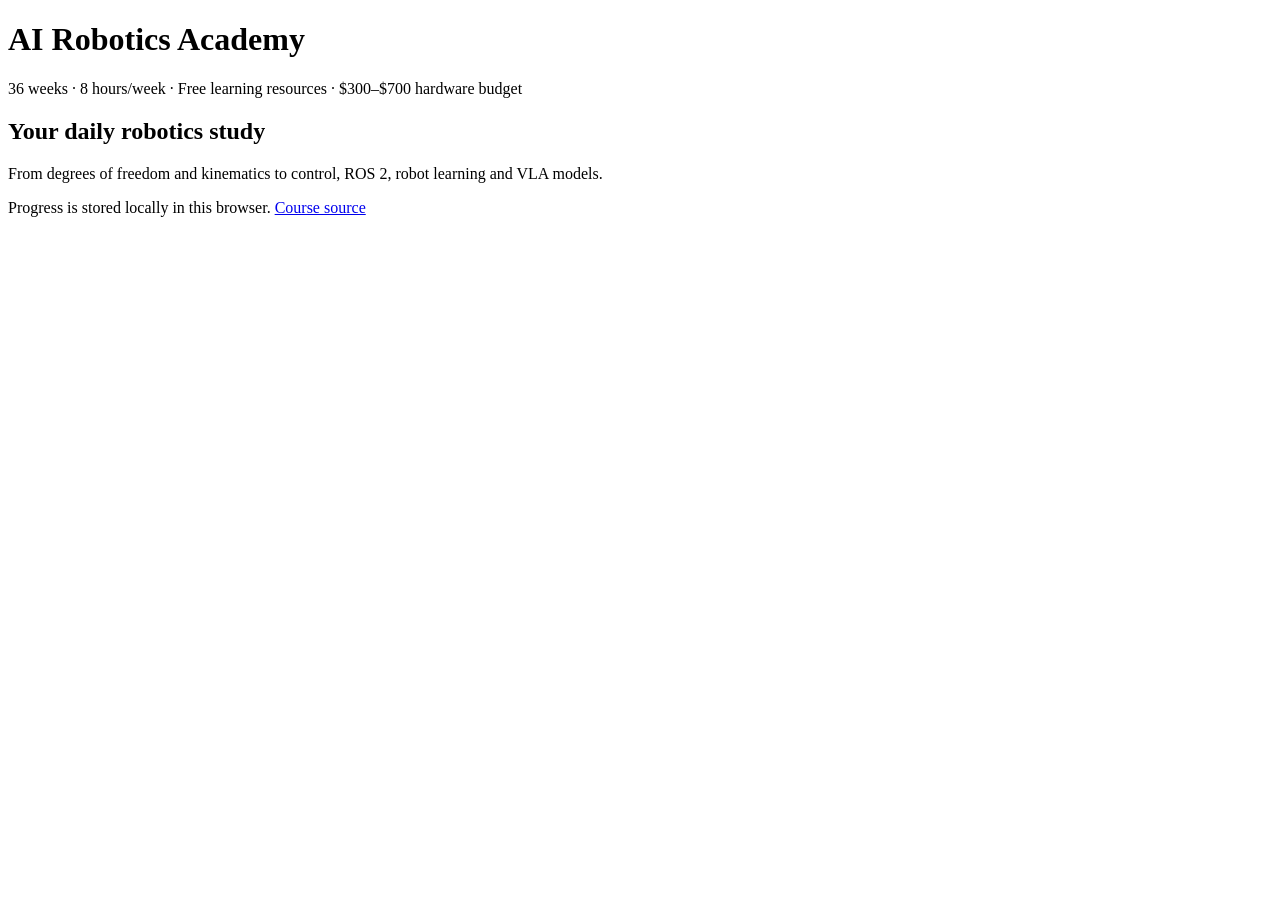
==== index.html @ 4f812554 "Create AI Robotics Academy homepage" ====
<!doctype html><html lang='en'><meta charset='utf-8'><meta name='viewport' content='width=device-width,initial-scale=1'><title>AI Robotics Academy</title><link rel='stylesheet' href='style.css'><main><header><h1>AI Robotics Academy</h1><p>36 weeks · 8 hours/week · Free learning resources · $300–$700 hardware budget</p></header><section><h2>Your daily robotics study</h2><p>From degrees of freedom and kinematics to control, ROS 2, robot learning and VLA models.</p><div id='progress'></div><div id='weeks'></div></section><footer>Progress is stored locally in this browser. <a href='https://github.com/plasmon360/ai-robotics-academy'>Course source</a></footer></main><script src='course.js'></script><script src='app.js'></script></html>
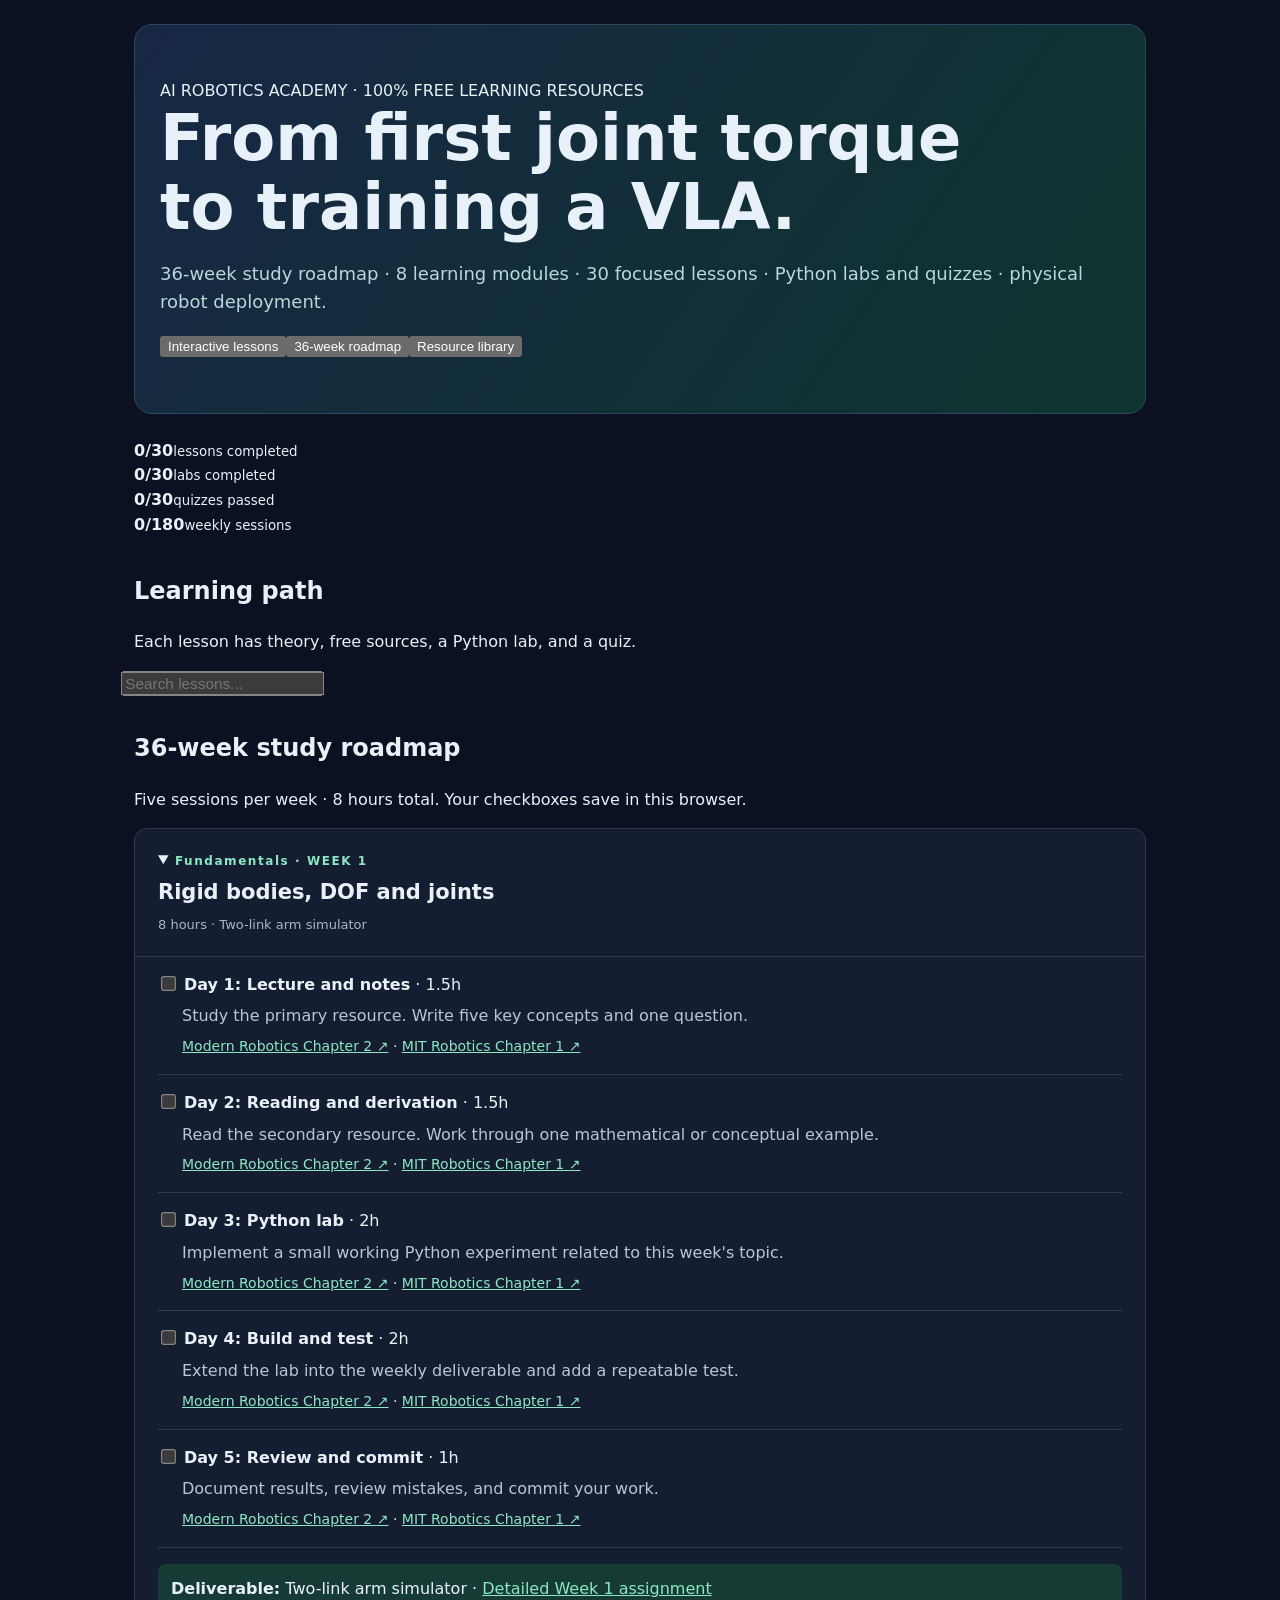
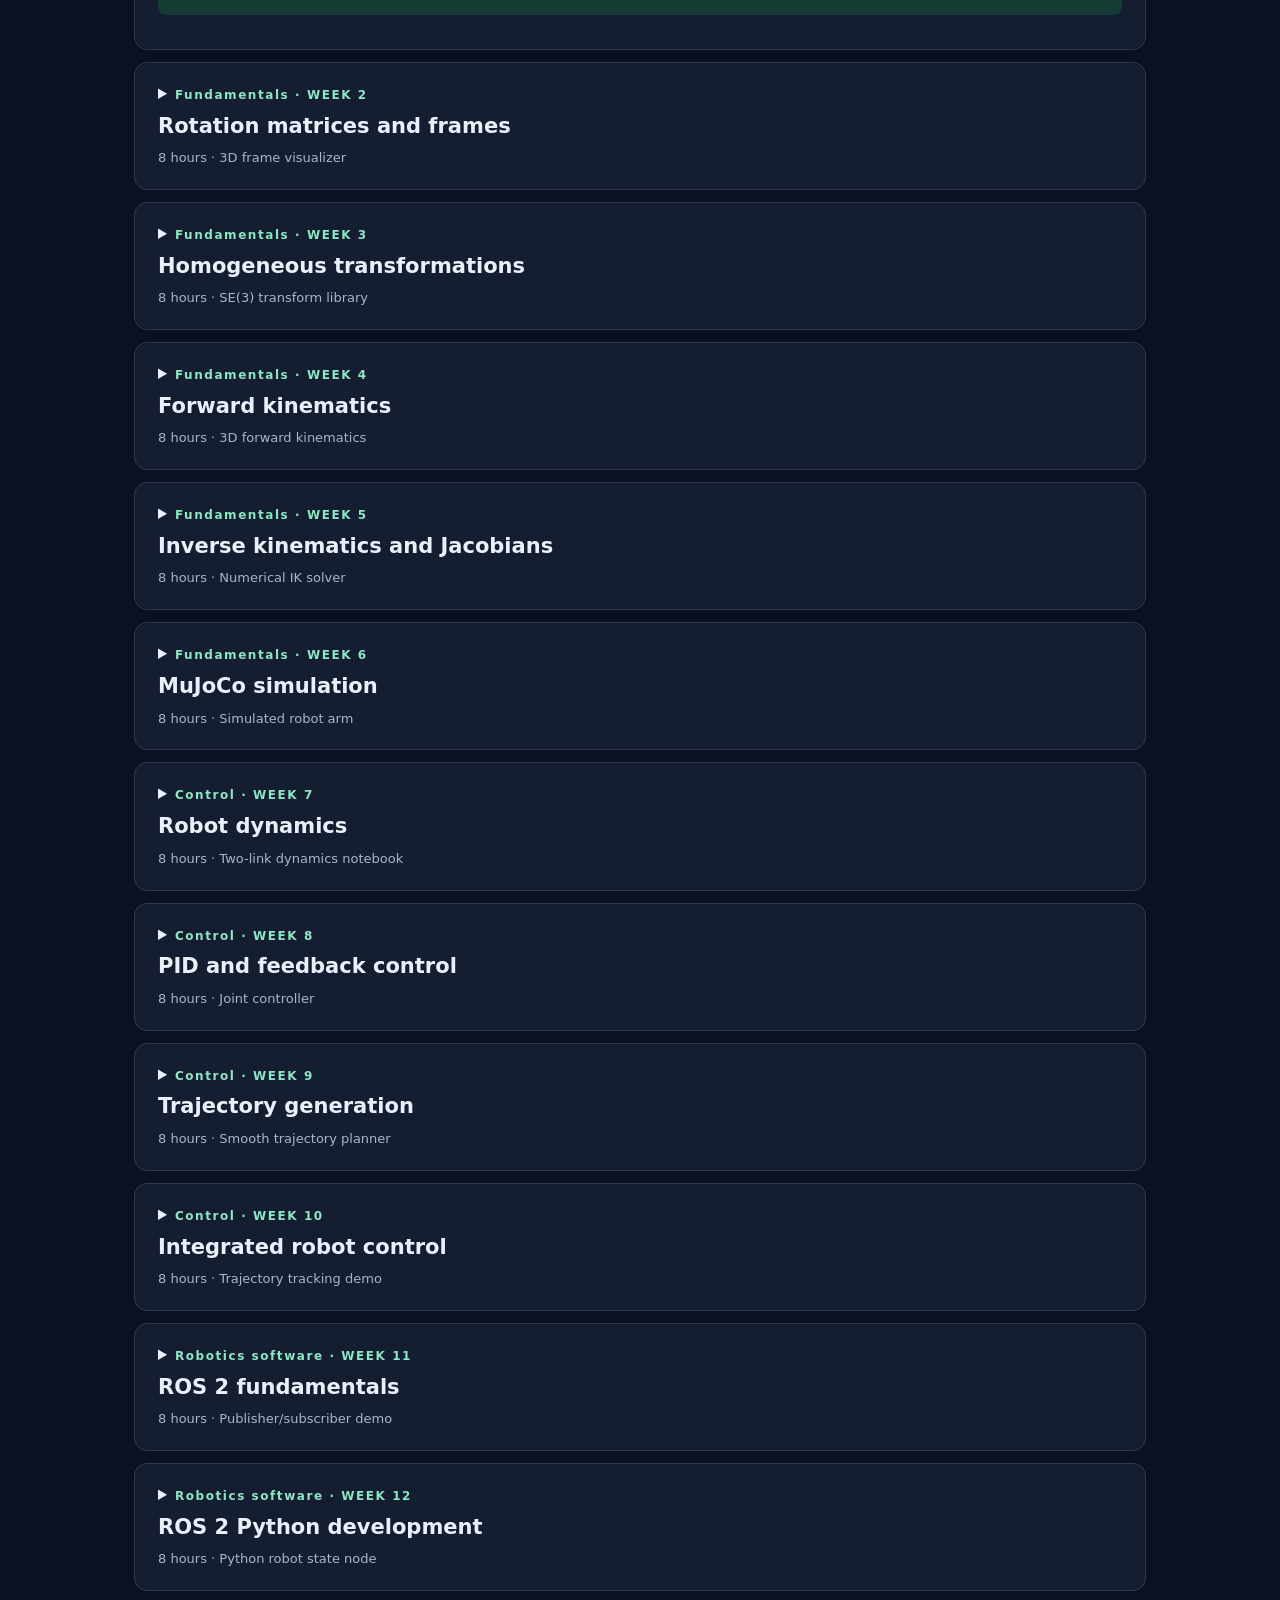
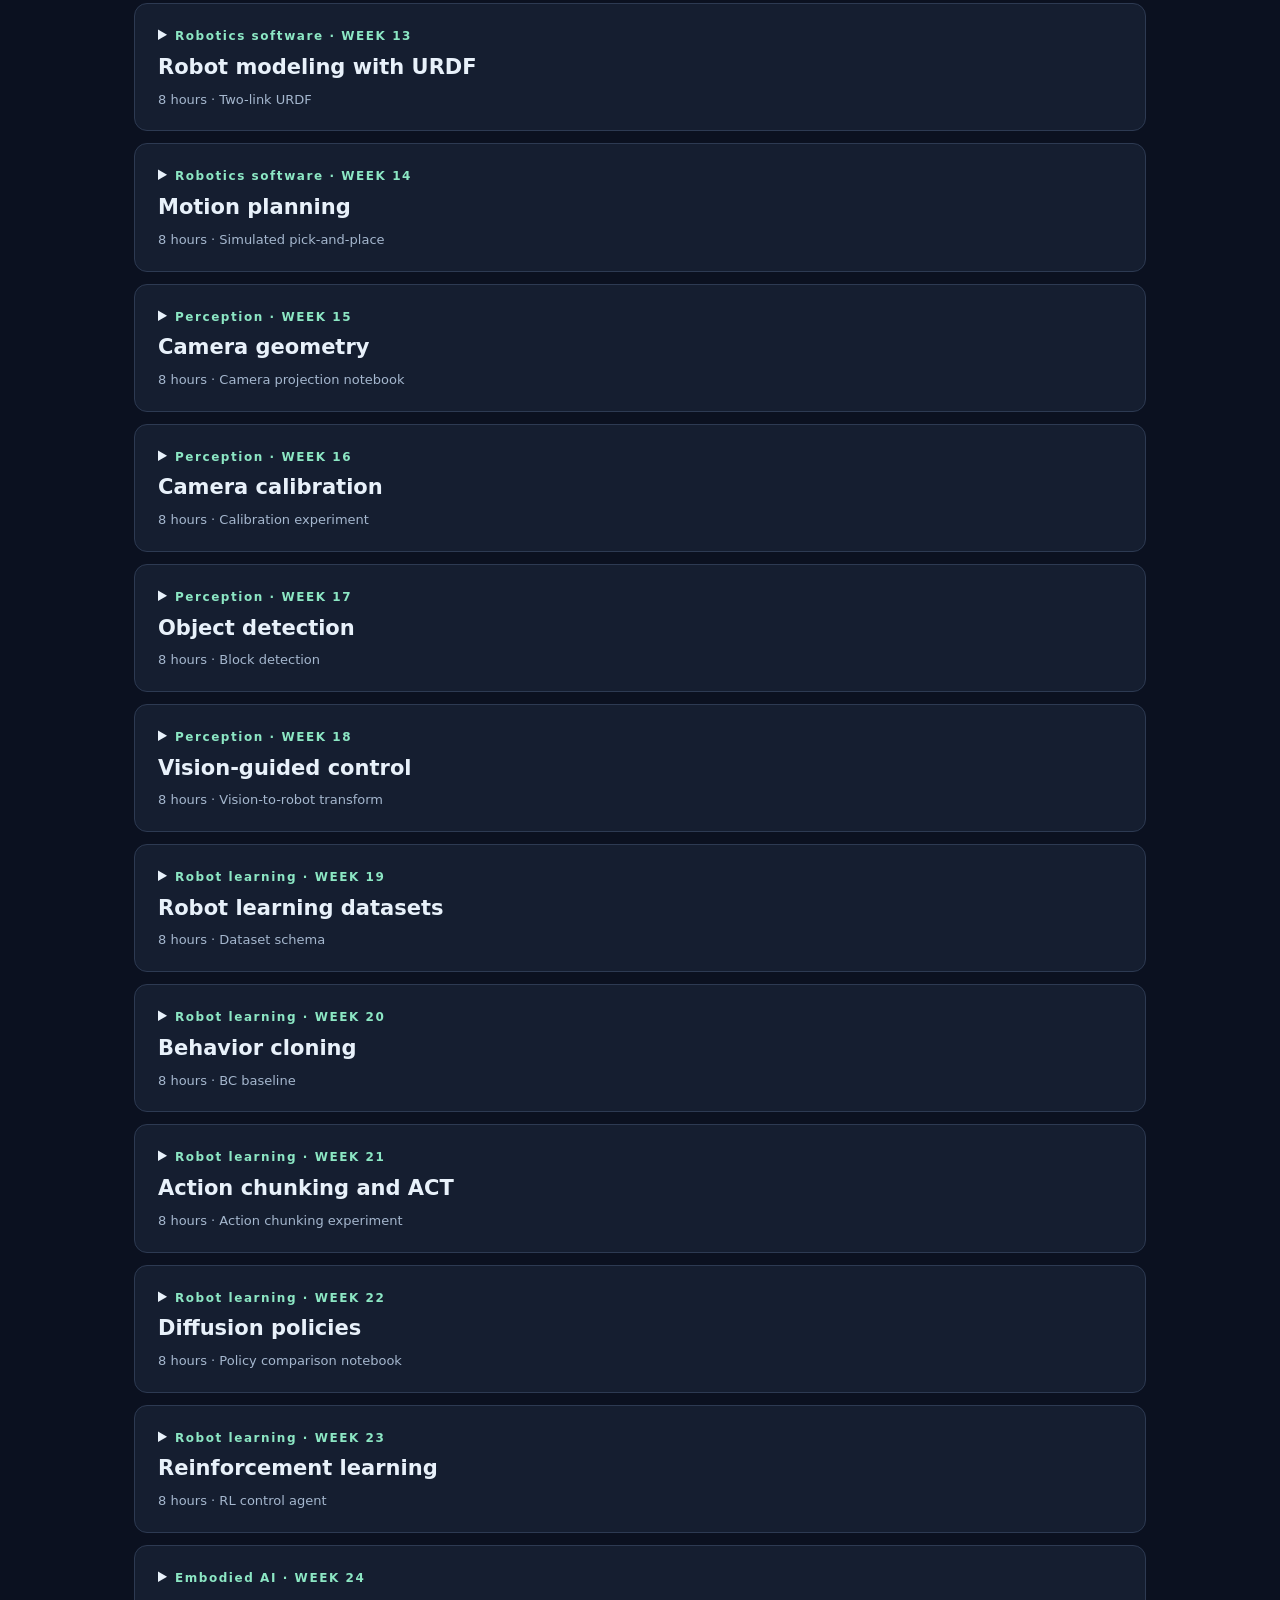
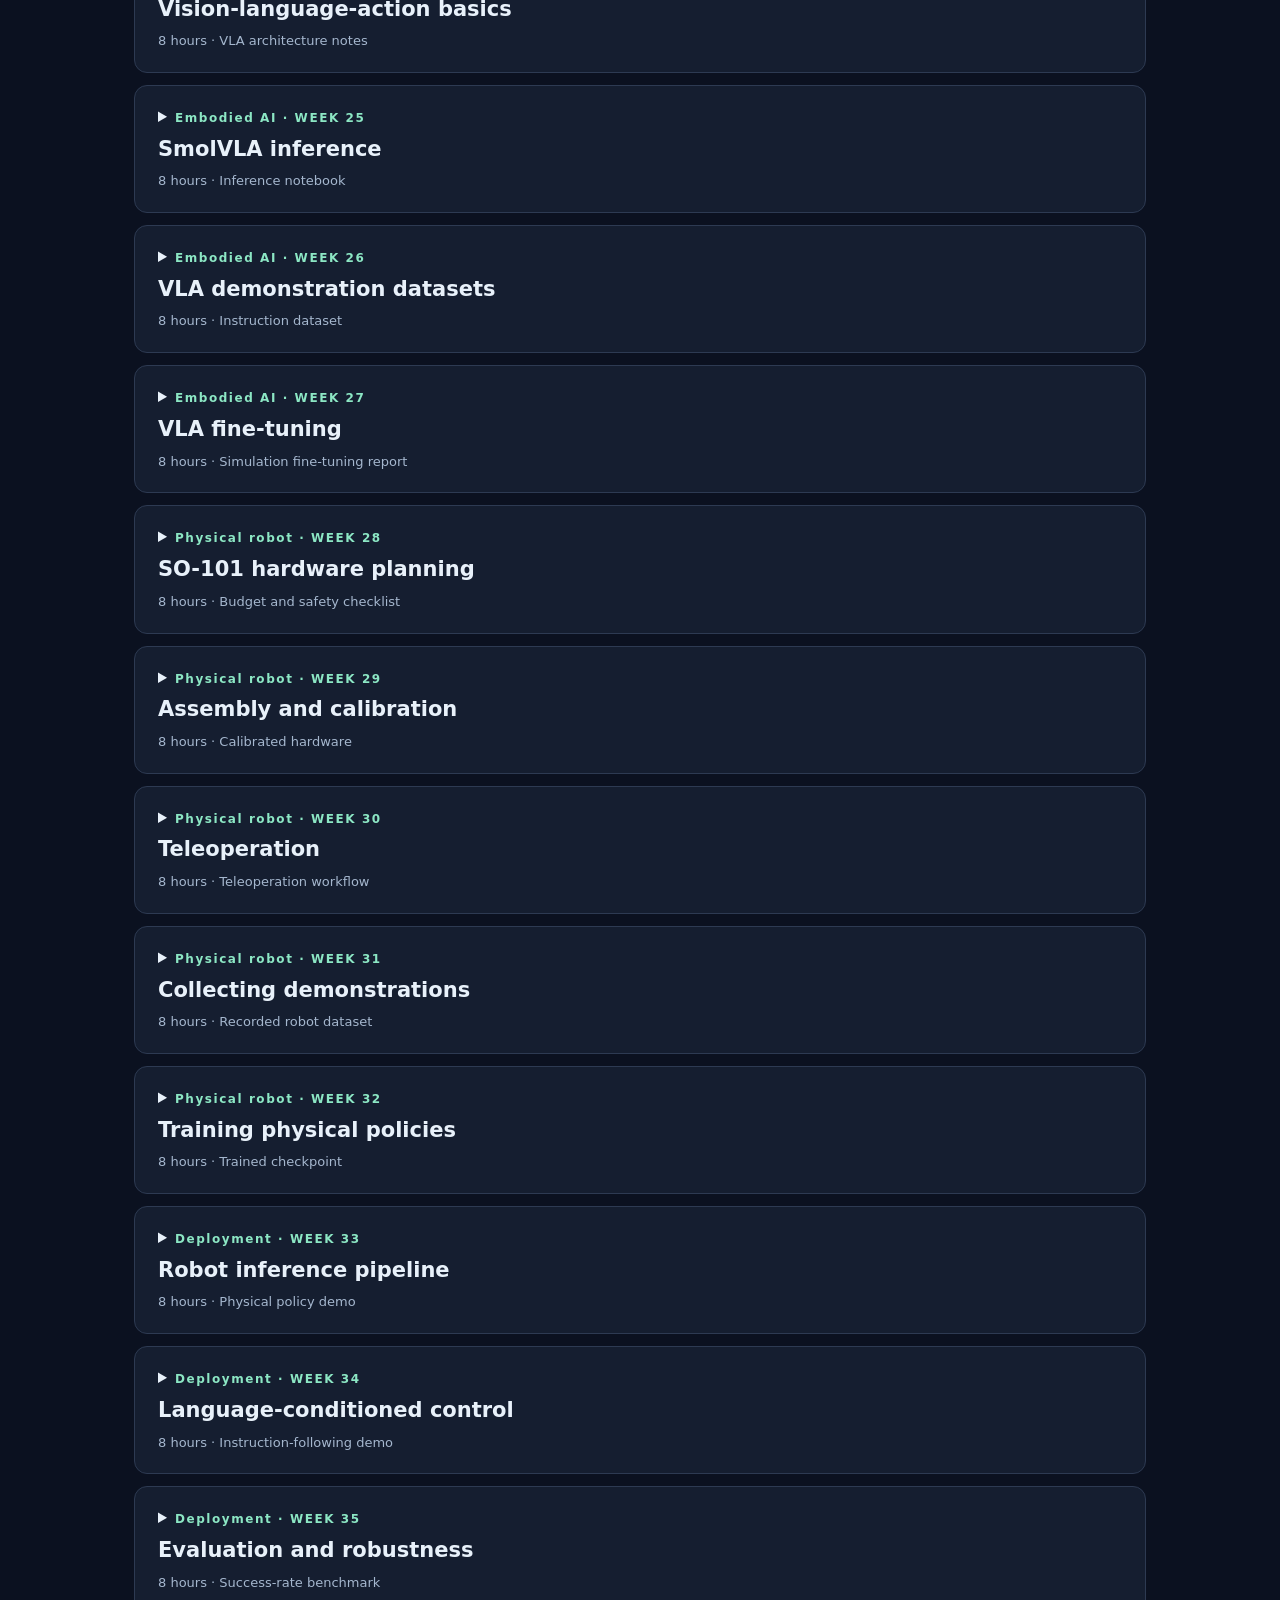
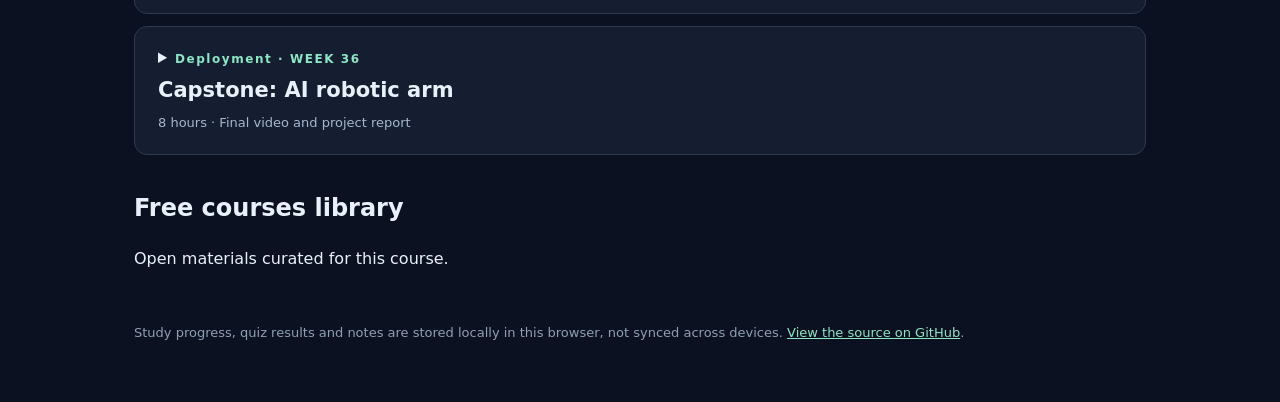
==== commit 9ce4d926: "Upgrade academy to interactive 30-lesson experience" ====
--- a/index.html
+++ b/index.html
@@ -1 +1 @@
-<!doctype html><html lang='en'><meta charset='utf-8'><meta name='viewport' content='width=device-width,initial-scale=1'><title>AI Robotics Academy</title><link rel='stylesheet' href='style.css'><main><header><h1>AI Robotics Academy</h1><p>36 weeks · 8 hours/week · Free learning resources · $300–$700 hardware budget</p></header><section><h2>Your daily robotics study</h2><p>From degrees of freedom and kinematics to control, ROS 2, robot learning and VLA models.</p><div id='progress'></div><div id='weeks'></div></section><footer>Progress is stored locally in this browser. <a href='https://github.com/plasmon360/ai-robotics-academy'>Course source</a></footer></main><script src='course.js'></script><script src='app.js'></script></html>+<!doctype html><html lang="en"><head><meta charset="utf-8"><meta name="viewport" content="width=device-width,initial-scale=1"><meta name="description" content="Free AI Robotics Academy: 36-week roadmap, 30 lessons, Python labs and quizzes."><title>AI Robotics Academy 2.0</title><link rel="stylesheet" href="style.css"></head><body><main><header><div class="eyebrow">AI ROBOTICS ACADEMY · 100% FREE LEARNING RESOURCES</div><h1>From first joint torque<br><span>to training a VLA.</span></h1><p>36-week study roadmap · 8 learning modules · 30 focused lessons · Python labs and quizzes · physical robot deployment.</p><nav><button data-tab="lessons" class="active">Interactive lessons</button><button data-tab="roadmap">36-week roadmap</button><button data-tab="resources">Resource library</button></nav></header><section class="dashboard"><div><strong id="lesson-count">0/30</strong><small>lessons completed</small></div><div><strong id="lab-count">0/30</strong><small>labs completed</small></div><div><strong id="quiz-count">0/30</strong><small>quizzes passed</small></div><div><strong id="week-count">0/180</strong><small>weekly sessions</small></div></section><section id="lessons" class="panel"><div class="sectionhead"><div><h2>Learning path</h2><p>Each lesson has theory, free sources, a Python lab, and a quiz.</p></div><input id="search" type="search" placeholder="Search lessons..." aria-label="Search lessons"></div><div id="modules"></div></section><section id="roadmap" class="panel hidden"><h2>36-week study roadmap</h2><p>Five sessions per week · 8 hours total. Your checkboxes save in this browser.</p><div id="weeks"></div></section><section id="resources" class="panel hidden"><h2>Free courses library</h2><p>Open materials curated for this course.</p><div id="library"></div></section><footer>Study progress, quiz results and notes are stored locally in this browser, not synced across devices. <a href="https://github.com/plasmon360/ai-robotics-academy">View the source on GitHub</a>.</footer></main><script src="course.js"></script><script src="lessons.js"></script><script src="app.js"></script></body></html>
--- a/style.css
+++ b/style.css
@@ -0,0 +1 @@
+:root{color-scheme:dark;font-family:system-ui,-apple-system,Segoe UI,sans-serif}*{box-sizing:border-box}body{margin:0;background:#0b1120;color:#e8f1fa;line-height:1.55}main{max-width:1060px;padding:24px;margin:auto}header{padding:54px 25px;background:linear-gradient(125deg,#172744,#0d352e);border:1px solid #2c4961;border-radius:18px;margin-bottom:25px}h1{font-size:clamp(35px,5vw,65px);line-height:1.08;margin:0 0 16px}header p{color:#b9d7dc;font-size:18px}h2{margin-top:35px}#progress{padding:15px 20px;background:#183c35;color:#9ef3d4;border-radius:10px;margin-bottom:24px;font-weight:700}.week{background:#151e30;border:1px solid #2d3a52;border-radius:13px;margin:12px 0;overflow:hidden}.week summary{cursor:pointer;padding:19px 23px}.week h3{margin:3px 0;font-size:21px}.phase{color:#8ce7c4;font-size:12px;font-weight:800;letter-spacing:.13em}.sub{color:#a5b7ce;font-size:13px}.inside{border-top:1px solid #2d3a52;padding:0 23px 18px}.day{padding:16px 0;border-bottom:1px solid #2d3a52}.day p{margin:7px 0 7px 24px;color:#b9c6d7}.links{margin-left:24px;font-size:14px}a{color:#8ce7c4}input{accent-color:#8ce7c4;transform:scale(1.15);margin-right:9px}.deliverable{background:#163b34;padding:13px;border-radius:8px}footer{color:#8f9fb5;padding:35px 0;font-size:13px}@media(max-width:600px){main{padding:12px}header{padding:32px 20px}}
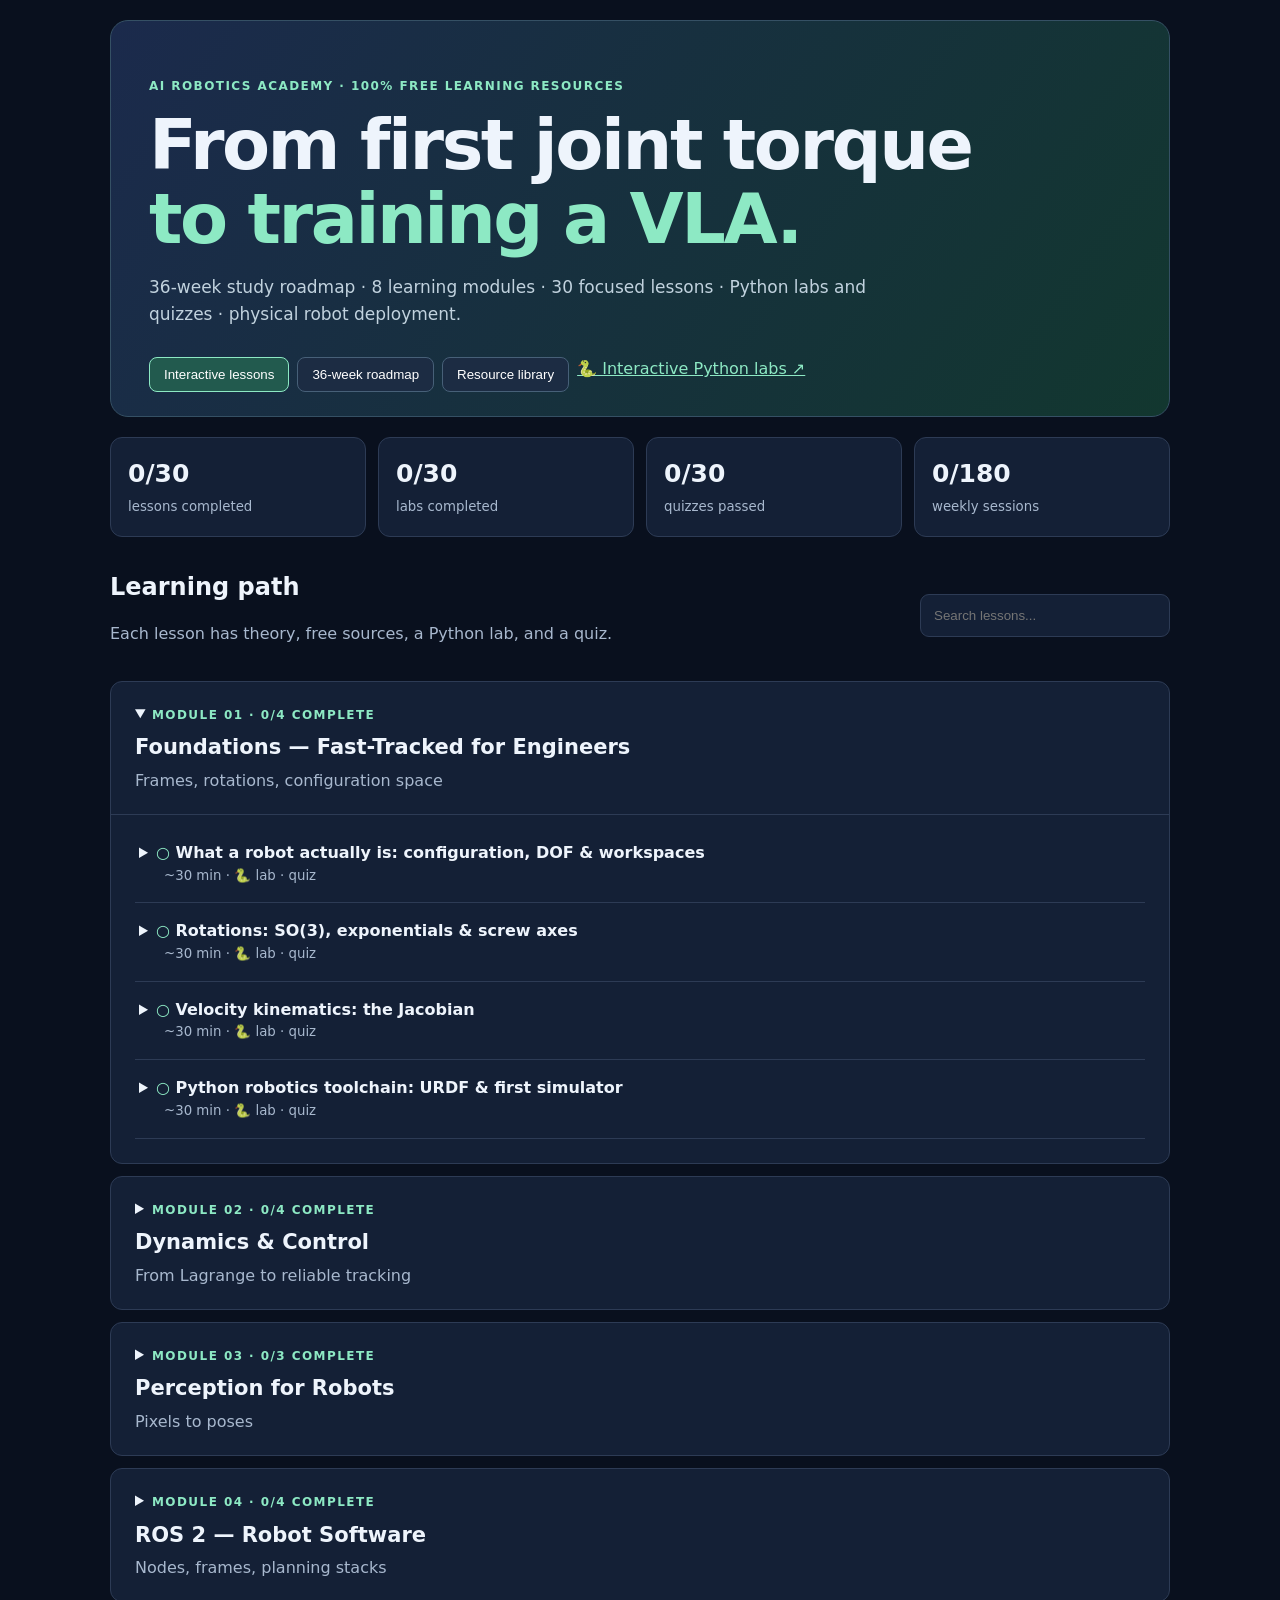
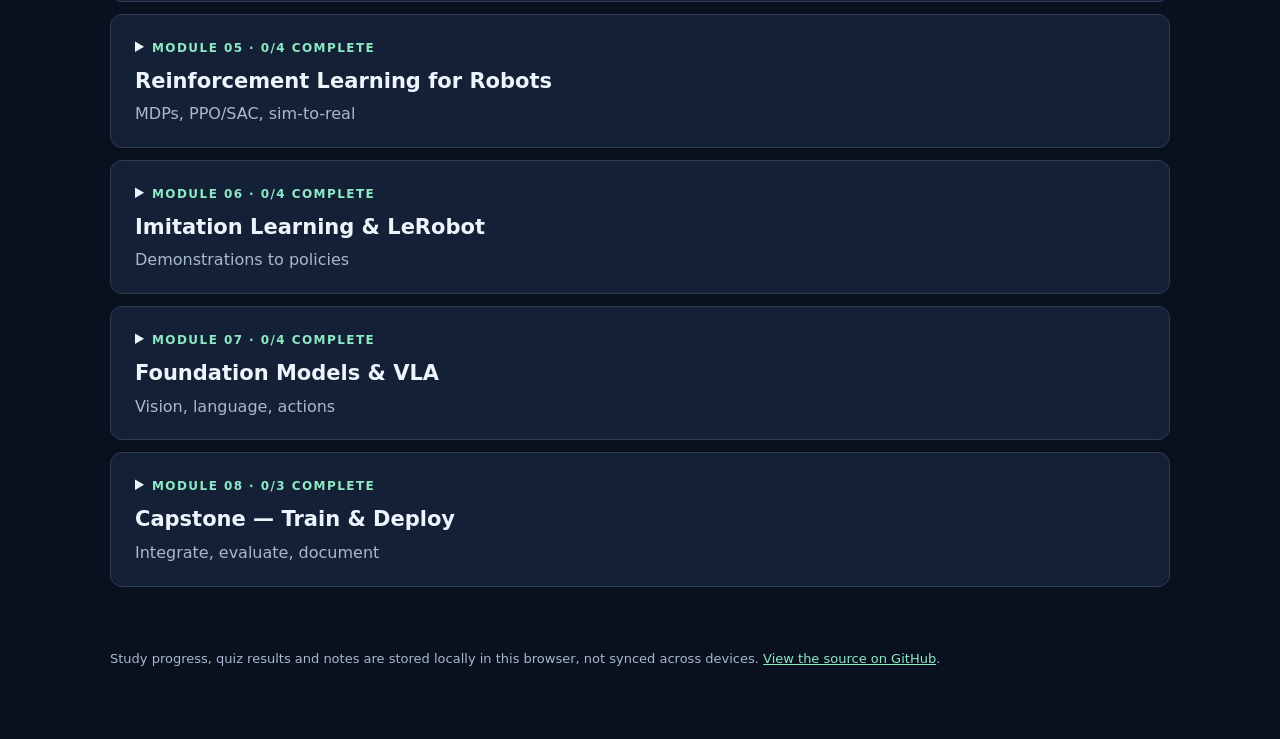
==== commit 95d5d091: "Link interactive Phase 2 labs from Academy homepage" ====
--- a/index.html
+++ b/index.html
@@ -1 +1 @@
-<!doctype html><html lang="en"><head><meta charset="utf-8"><meta name="viewport" content="width=device-width,initial-scale=1"><meta name="description" content="Free AI Robotics Academy: 36-week roadmap, 30 lessons, Python labs and quizzes."><title>AI Robotics Academy 2.0</title><link rel="stylesheet" href="style.css"></head><body><main><header><div class="eyebrow">AI ROBOTICS ACADEMY · 100% FREE LEARNING RESOURCES</div><h1>From first joint torque<br><span>to training a VLA.</span></h1><p>36-week study roadmap · 8 learning modules · 30 focused lessons · Python labs and quizzes · physical robot deployment.</p><nav><button data-tab="lessons" class="active">Interactive lessons</button><button data-tab="roadmap">36-week roadmap</button><button data-tab="resources">Resource library</button></nav></header><section class="dashboard"><div><strong id="lesson-count">0/30</strong><small>lessons completed</small></div><div><strong id="lab-count">0/30</strong><small>labs completed</small></div><div><strong id="quiz-count">0/30</strong><small>quizzes passed</small></div><div><strong id="week-count">0/180</strong><small>weekly sessions</small></div></section><section id="lessons" class="panel"><div class="sectionhead"><div><h2>Learning path</h2><p>Each lesson has theory, free sources, a Python lab, and a quiz.</p></div><input id="search" type="search" placeholder="Search lessons..." aria-label="Search lessons"></div><div id="modules"></div></section><section id="roadmap" class="panel hidden"><h2>36-week study roadmap</h2><p>Five sessions per week · 8 hours total. Your checkboxes save in this browser.</p><div id="weeks"></div></section><section id="resources" class="panel hidden"><h2>Free courses library</h2><p>Open materials curated for this course.</p><div id="library"></div></section><footer>Study progress, quiz results and notes are stored locally in this browser, not synced across devices. <a href="https://github.com/plasmon360/ai-robotics-academy">View the source on GitHub</a>.</footer></main><script src="course.js"></script><script src="lessons.js"></script><script src="app.js"></script></body></html>+<!doctype html><html lang="en"><head><meta charset="utf-8"><meta name="viewport" content="width=device-width,initial-scale=1"><meta name="description" content="Free AI Robotics Academy: 36-week roadmap, 30 lessons, Python labs and quizzes."><title>AI Robotics Academy 2.0</title><link rel="stylesheet" href="style.css"></head><body><main><header><div class="eyebrow">AI ROBOTICS ACADEMY · 100% FREE LEARNING RESOURCES</div><h1>From first joint torque<br><span>to training a VLA.</span></h1><p>36-week study roadmap · 8 learning modules · 30 focused lessons · Python labs and quizzes · physical robot deployment.</p><nav><button data-tab="lessons" class="active">Interactive lessons</button><button data-tab="roadmap">36-week roadmap</button><button data-tab="resources">Resource library</button><a class="labentry" href="labs/">🐍 Interactive Python labs ↗</a></nav></header><section class="dashboard"><div><strong id="lesson-count">0/30</strong><small>lessons completed</small></div><div><strong id="lab-count">0/30</strong><small>labs completed</small></div><div><strong id="quiz-count">0/30</strong><small>quizzes passed</small></div><div><strong id="week-count">0/180</strong><small>weekly sessions</small></div></section><section id="lessons" class="panel"><div class="sectionhead"><div><h2>Learning path</h2><p>Each lesson has theory, free sources, a Python lab, and a quiz.</p></div><input id="search" type="search" placeholder="Search lessons..." aria-label="Search lessons"></div><div id="modules"></div></section><section id="roadmap" class="panel hidden"><h2>36-week study roadmap</h2><p>Five sessions per week · 8 hours total. Your checkboxes save in this browser.</p><div id="weeks"></div></section><section id="resources" class="panel hidden"><h2>Free courses library</h2><p>Open materials curated for this course.</p><div id="library"></div></section><footer>Study progress, quiz results and notes are stored locally in this browser, not synced across devices. <a href="https://github.com/plasmon360/ai-robotics-academy">View the source on GitHub</a>.</footer></main><script src="course.js"></script><script src="lessons.js"></script><script src="app.js"></script></body></html>
--- a/style.css
+++ b/style.css
@@ -1 +1 @@
-:root{color-scheme:dark;font-family:system-ui,-apple-system,Segoe UI,sans-serif}*{box-sizing:border-box}body{margin:0;background:#0b1120;color:#e8f1fa;line-height:1.55}main{max-width:1060px;padding:24px;margin:auto}header{padding:54px 25px;background:linear-gradient(125deg,#172744,#0d352e);border:1px solid #2c4961;border-radius:18px;margin-bottom:25px}h1{font-size:clamp(35px,5vw,65px);line-height:1.08;margin:0 0 16px}header p{color:#b9d7dc;font-size:18px}h2{margin-top:35px}#progress{padding:15px 20px;background:#183c35;color:#9ef3d4;border-radius:10px;margin-bottom:24px;font-weight:700}.week{background:#151e30;border:1px solid #2d3a52;border-radius:13px;margin:12px 0;overflow:hidden}.week summary{cursor:pointer;padding:19px 23px}.week h3{margin:3px 0;font-size:21px}.phase{color:#8ce7c4;font-size:12px;font-weight:800;letter-spacing:.13em}.sub{color:#a5b7ce;font-size:13px}.inside{border-top:1px solid #2d3a52;padding:0 23px 18px}.day{padding:16px 0;border-bottom:1px solid #2d3a52}.day p{margin:7px 0 7px 24px;color:#b9c6d7}.links{margin-left:24px;font-size:14px}a{color:#8ce7c4}input{accent-color:#8ce7c4;transform:scale(1.15);margin-right:9px}.deliverable{background:#163b34;padding:13px;border-radius:8px}footer{color:#8f9fb5;padding:35px 0;font-size:13px}@media(max-width:600px){main{padding:12px}header{padding:32px 20px}}+:root{font-family:system-ui,-apple-system,Segoe UI,sans-serif;color-scheme:dark;--bg:#09101e;--panel:#142036;--border:#2d3b55;--muted:#a8b8ce;--mint:#8de9c4}*{box-sizing:border-box}body{margin:0;background:var(--bg);color:#eef4fc;line-height:1.55}main{max-width:1100px;margin:auto;padding:20px}header{padding:56px 38px 24px;background:linear-gradient(125deg,#1b2a4c,#12372f);border:1px solid #355064;border-radius:18px}h1{font-size:clamp(35px,5.5vw,70px);line-height:1.07;letter-spacing:-.035em;margin:12px 0}h1 span,.eyebrow{color:var(--mint)}header p{max-width:760px;color:#c1d2de;font-size:17px}.eyebrow{font-size:12px;font-weight:800;letter-spacing:.12em;text-transform:uppercase}nav{display:flex;gap:8px;flex-wrap:wrap;margin-top:30px}button,nav button{background:#1c2c43;border:1px solid #476078;border-radius:8px;color:#fff;padding:9px 14px;cursor:pointer}button:hover,nav button.active{background:#225a4e;border-color:var(--mint)}.dashboard{display:grid;grid-template-columns:repeat(4,1fr);gap:12px;margin:20px 0}.dashboard>div{padding:17px;background:var(--panel);border:1px solid var(--border);border-radius:12px}.dashboard strong{font-size:25px;display:block}.dashboard small,.muted,.sectionhead p{color:var(--muted)}.panel{margin-top:32px}.hidden{display:none}.sectionhead{display:flex;align-items:center;justify-content:space-between;gap:16px;margin-bottom:18px}h2{margin:0}input[type=search]{background:var(--panel);border:1px solid var(--border);border-radius:9px;color:#fff;padding:13px;min-width:250px}.module{background:var(--panel);border:1px solid var(--border);border-radius:12px;margin:12px 0;overflow:hidden}.module>summary{padding:20px 24px;cursor:pointer}.module h3{margin:5px 0;font-size:21px}.modulebody{padding:10px 24px 24px;border-top:1px solid var(--border)}.lesson{border-bottom:1px solid var(--border)}.lesson>summary{padding:16px 4px;cursor:pointer;font-weight:650}.lesson summary small{display:block;color:var(--muted);font-weight:400;margin-left:25px}.checkmark{color:var(--mint)}.lessonbody{padding:5px 8px 24px 26px}.lessonbody h4{margin:21px 0 6px}.lessonbody p{margin:7px 0;color:#c7d4e5}.lessonbody ol{padding-left:21px}.lessonbody li{margin:5px 0}.lab,.quiz{padding:16px;background:#0d3030;border:1px solid #27594c;border-radius:9px;margin:15px 0}.quiz{background:#1b283e;border-color:var(--border)}.option{display:block;margin:9px 0}.result{margin-left:12px;color:var(--mint)}.noteslabel{display:block;margin-top:20px}.noteslabel textarea{display:block;width:100%;min-height:95px;margin-top:7px;background:#0b1425;color:#fff;border:1px solid var(--border);border-radius:8px;padding:12px;font:inherit}.complete{display:block;margin-top:15px;font-weight:700}.weekd ay{padding:10px}.weekday{padding:13px 0;border-bottom:1px solid var(--border)}.weekday p{color:var(--muted);margin:5px 0 5px 25px}.weekday div{margin-left:25px}.resource{padding:11px 0;border-bottom:1px solid var(--border)}a{color:var(--mint)}input[type=checkbox],input[type=radio]{accent-color:var(--mint)}footer{padding:50px 0;color:var(--muted);font-size:13px}@media(max-width:700px){main{padding:12px}header{padding:35px 20px 20px}.dashboard{grid-template-columns:repeat(2,1fr)}.sectionhead{display:block}input[type=search]{width:100%;margin-top:12px}.module>summary{padding:17px}.modulebody{padding:10px 15px 20px}}
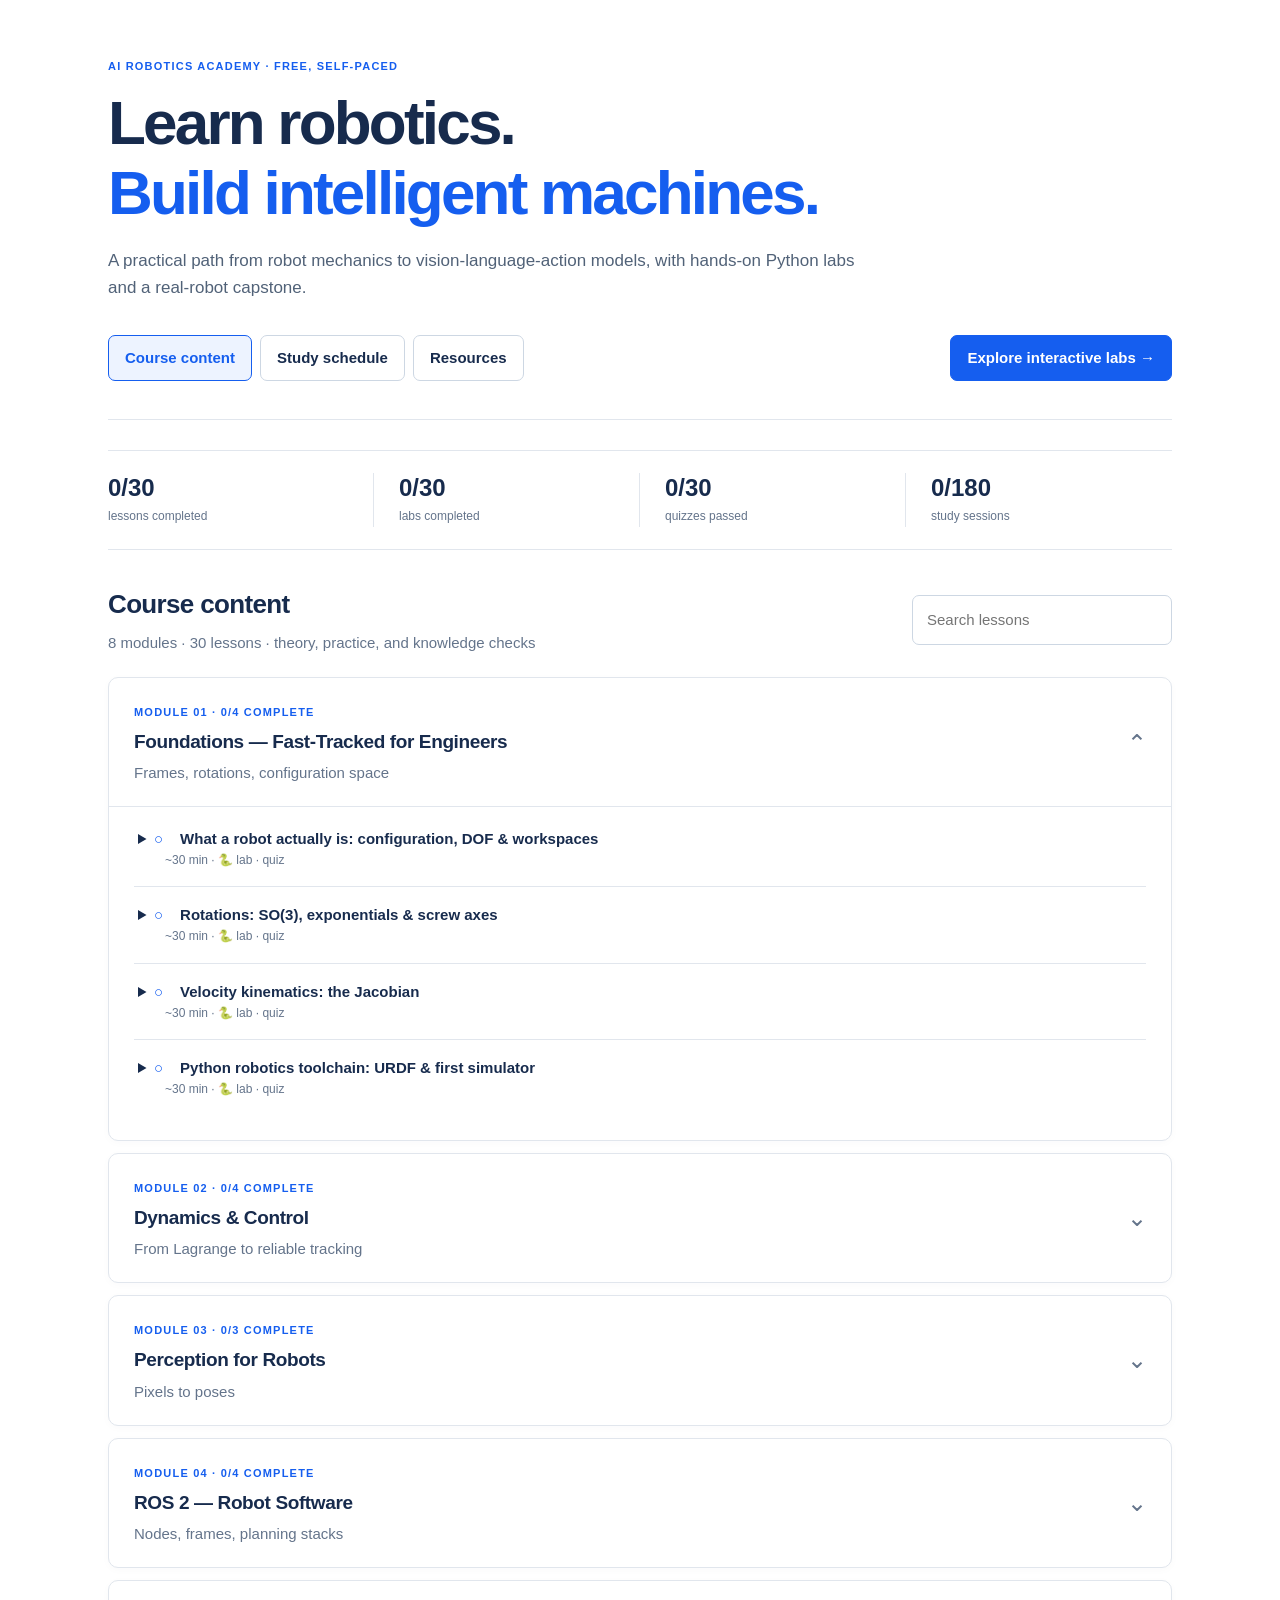
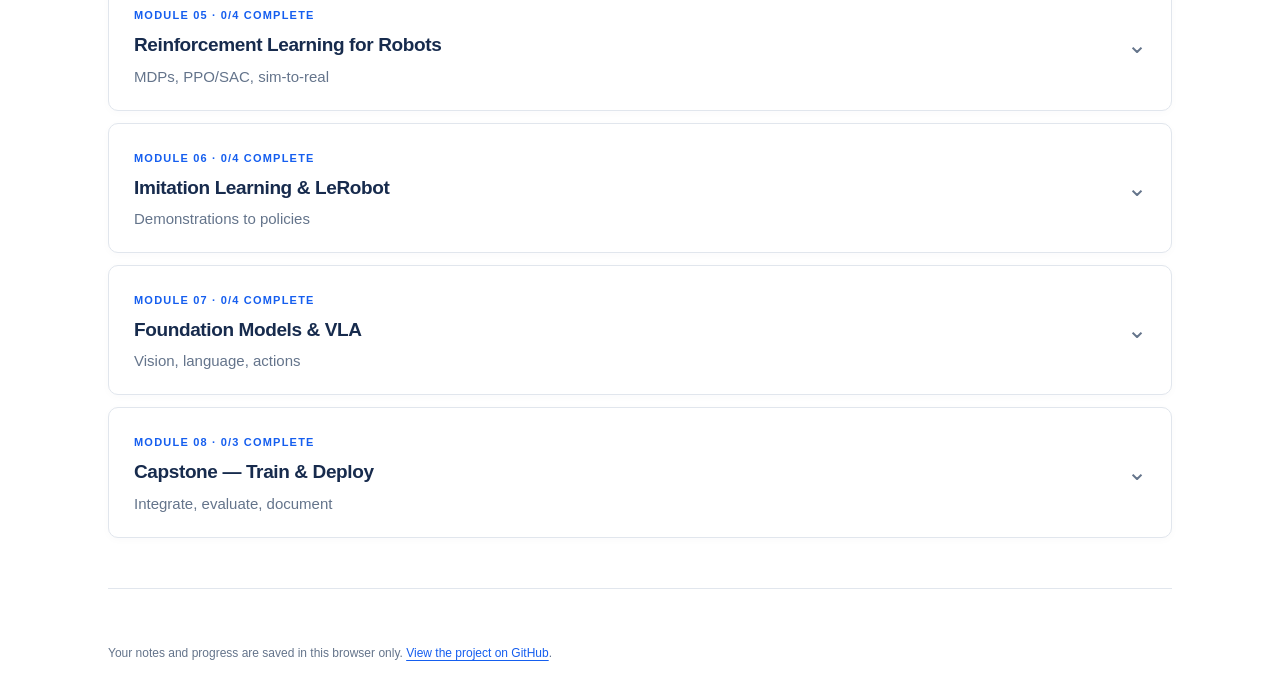
==== commit d90f6cf9: "Redesign Academy with minimal white and blue professional theme" ====
--- a/index.html
+++ b/index.html
@@ -1 +1 @@
-<!doctype html><html lang="en"><head><meta charset="utf-8"><meta name="viewport" content="width=device-width,initial-scale=1"><meta name="description" content="Free AI Robotics Academy: 36-week roadmap, 30 lessons, Python labs and quizzes."><title>AI Robotics Academy 2.0</title><link rel="stylesheet" href="style.css"></head><body><main><header><div class="eyebrow">AI ROBOTICS ACADEMY · 100% FREE LEARNING RESOURCES</div><h1>From first joint torque<br><span>to training a VLA.</span></h1><p>36-week study roadmap · 8 learning modules · 30 focused lessons · Python labs and quizzes · physical robot deployment.</p><nav><button data-tab="lessons" class="active">Interactive lessons</button><button data-tab="roadmap">36-week roadmap</button><button data-tab="resources">Resource library</button><a class="labentry" href="labs/">🐍 Interactive Python labs ↗</a></nav></header><section class="dashboard"><div><strong id="lesson-count">0/30</strong><small>lessons completed</small></div><div><strong id="lab-count">0/30</strong><small>labs completed</small></div><div><strong id="quiz-count">0/30</strong><small>quizzes passed</small></div><div><strong id="week-count">0/180</strong><small>weekly sessions</small></div></section><section id="lessons" class="panel"><div class="sectionhead"><div><h2>Learning path</h2><p>Each lesson has theory, free sources, a Python lab, and a quiz.</p></div><input id="search" type="search" placeholder="Search lessons..." aria-label="Search lessons"></div><div id="modules"></div></section><section id="roadmap" class="panel hidden"><h2>36-week study roadmap</h2><p>Five sessions per week · 8 hours total. Your checkboxes save in this browser.</p><div id="weeks"></div></section><section id="resources" class="panel hidden"><h2>Free courses library</h2><p>Open materials curated for this course.</p><div id="library"></div></section><footer>Study progress, quiz results and notes are stored locally in this browser, not synced across devices. <a href="https://github.com/plasmon360/ai-robotics-academy">View the source on GitHub</a>.</footer></main><script src="course.js"></script><script src="lessons.js"></script><script src="app.js"></script></body></html>+<!doctype html><html lang="en"><head><meta charset="utf-8"><meta name="viewport" content="width=device-width,initial-scale=1"><meta name="description" content="A free, practical robotics course with lessons, labs and a 36-week roadmap."><title>AI Robotics Academy | Learn robotics by building</title><link rel="stylesheet" href="style.css"></head><body><main><header><div class="eyebrow">AI ROBOTICS ACADEMY · FREE, SELF-PACED</div><h1>Learn robotics.<br><span>Build intelligent machines.</span></h1><p>A practical path from robot mechanics to vision-language-action models, with hands-on Python labs and a real-robot capstone.</p><nav aria-label="Course navigation"><button data-tab="lessons" class="active">Course content</button><button data-tab="roadmap">Study schedule</button><button data-tab="resources">Resources</button><a class="labentry" href="labs/">Explore interactive labs →</a></nav></header><section class="dashboard" aria-label="Course progress"><div><strong id="lesson-count">0/30</strong><small>lessons completed</small></div><div><strong id="lab-count">0/30</strong><small>labs completed</small></div><div><strong id="quiz-count">0/30</strong><small>quizzes passed</small></div><div><strong id="week-count">0/180</strong><small>study sessions</small></div></section><section id="lessons" class="panel"><div class="sectionhead"><div><h2>Course content</h2><p>8 modules · 30 lessons · theory, practice, and knowledge checks</p></div><input id="search" type="search" placeholder="Search lessons" aria-label="Search lessons"></div><div id="modules"></div></section><section id="roadmap" class="panel hidden"><h2>Study schedule</h2><p>36 weeks · 8 hours per week · five sessions per week.</p><div id="weeks"></div></section><section id="resources" class="panel hidden"><h2>Resources</h2><p>Curated free learning materials and official documentation.</p><div id="library"></div></section><footer>Your notes and progress are saved in this browser only. <a href="https://github.com/plasmon360/ai-robotics-academy">View the project on GitHub</a>.</footer></main><script src="course.js"></script><script src="lessons.js"></script><script src="app.js"></script></body></html>
--- a/style.css
+++ b/style.css
@@ -1 +1 @@
-:root{font-family:system-ui,-apple-system,Segoe UI,sans-serif;color-scheme:dark;--bg:#09101e;--panel:#142036;--border:#2d3b55;--muted:#a8b8ce;--mint:#8de9c4}*{box-sizing:border-box}body{margin:0;background:var(--bg);color:#eef4fc;line-height:1.55}main{max-width:1100px;margin:auto;padding:20px}header{padding:56px 38px 24px;background:linear-gradient(125deg,#1b2a4c,#12372f);border:1px solid #355064;border-radius:18px}h1{font-size:clamp(35px,5.5vw,70px);line-height:1.07;letter-spacing:-.035em;margin:12px 0}h1 span,.eyebrow{color:var(--mint)}header p{max-width:760px;color:#c1d2de;font-size:17px}.eyebrow{font-size:12px;font-weight:800;letter-spacing:.12em;text-transform:uppercase}nav{display:flex;gap:8px;flex-wrap:wrap;margin-top:30px}button,nav button{background:#1c2c43;border:1px solid #476078;border-radius:8px;color:#fff;padding:9px 14px;cursor:pointer}button:hover,nav button.active{background:#225a4e;border-color:var(--mint)}.dashboard{display:grid;grid-template-columns:repeat(4,1fr);gap:12px;margin:20px 0}.dashboard>div{padding:17px;background:var(--panel);border:1px solid var(--border);border-radius:12px}.dashboard strong{font-size:25px;display:block}.dashboard small,.muted,.sectionhead p{color:var(--muted)}.panel{margin-top:32px}.hidden{display:none}.sectionhead{display:flex;align-items:center;justify-content:space-between;gap:16px;margin-bottom:18px}h2{margin:0}input[type=search]{background:var(--panel);border:1px solid var(--border);border-radius:9px;color:#fff;padding:13px;min-width:250px}.module{background:var(--panel);border:1px solid var(--border);border-radius:12px;margin:12px 0;overflow:hidden}.module>summary{padding:20px 24px;cursor:pointer}.module h3{margin:5px 0;font-size:21px}.modulebody{padding:10px 24px 24px;border-top:1px solid var(--border)}.lesson{border-bottom:1px solid var(--border)}.lesson>summary{padding:16px 4px;cursor:pointer;font-weight:650}.lesson summary small{display:block;color:var(--muted);font-weight:400;margin-left:25px}.checkmark{color:var(--mint)}.lessonbody{padding:5px 8px 24px 26px}.lessonbody h4{margin:21px 0 6px}.lessonbody p{margin:7px 0;color:#c7d4e5}.lessonbody ol{padding-left:21px}.lessonbody li{margin:5px 0}.lab,.quiz{padding:16px;background:#0d3030;border:1px solid #27594c;border-radius:9px;margin:15px 0}.quiz{background:#1b283e;border-color:var(--border)}.option{display:block;margin:9px 0}.result{margin-left:12px;color:var(--mint)}.noteslabel{display:block;margin-top:20px}.noteslabel textarea{display:block;width:100%;min-height:95px;margin-top:7px;background:#0b1425;color:#fff;border:1px solid var(--border);border-radius:8px;padding:12px;font:inherit}.complete{display:block;margin-top:15px;font-weight:700}.weekd ay{padding:10px}.weekday{padding:13px 0;border-bottom:1px solid var(--border)}.weekday p{color:var(--muted);margin:5px 0 5px 25px}.weekday div{margin-left:25px}.resource{padding:11px 0;border-bottom:1px solid var(--border)}a{color:var(--mint)}input[type=checkbox],input[type=radio]{accent-color:var(--mint)}footer{padding:50px 0;color:var(--muted);font-size:13px}@media(max-width:700px){main{padding:12px}header{padding:35px 20px 20px}.dashboard{grid-template-columns:repeat(2,1fr)}.sectionhead{display:block}input[type=search]{width:100%;margin-top:12px}.module>summary{padding:17px}.modulebody{padding:10px 15px 20px}}+:root{font-family:Inter,ui-sans-serif,-apple-system,BlinkMacSystemFont,"Segoe UI",sans-serif;color-scheme:light;--bg:#fff;--panel:#fff;--border:#e1e6ed;--muted:#64748b;--mint:#155eef;--ink:#172b4d;--soft:#f7f9fc}*{box-sizing:border-box}html{scroll-behavior:smooth}body{margin:0;background:var(--bg);color:var(--ink);line-height:1.6;font-size:15px}main{max-width:1120px;margin:auto;padding:0 28px}a{color:var(--mint);text-underline-offset:3px}a:hover{text-decoration-thickness:2px}header{padding:58px 0 38px;border-bottom:1px solid var(--border)}h1{font-size:clamp(38px,5.3vw,62px);line-height:1.14;letter-spacing:-.045em;margin:12px 0 18px;font-weight:750;max-width:820px}h1 span{color:var(--mint)}header p{max-width:750px;color:#516278;font-size:17px;margin:0}.eyebrow{font-size:11px;font-weight:800;letter-spacing:.11em;color:var(--mint);text-transform:uppercase}nav{display:flex;align-items:center;gap:8px;flex-wrap:wrap;margin-top:34px}button,nav button{font:inherit;background:#fff;border:1px solid #cdd7e3;border-radius:7px;color:var(--ink);padding:10px 16px;cursor:pointer;font-weight:600}button:hover,nav button.active{background:#edf3ff;border-color:#155eef;color:#155eef}button:focus-visible,a:focus-visible,summary:focus-visible,input:focus-visible,textarea:focus-visible{outline:3px solid #93bbff;outline-offset:2px}.labentry{display:inline-flex;align-items:center;background:#155eef;color:#fff;text-decoration:none;border:1px solid #155eef;border-radius:7px;padding:10px 16px;font-weight:650;margin-left:auto}.labentry:hover{background:#104bc2;color:#fff}.dashboard{display:grid;grid-template-columns:repeat(4,1fr);gap:0;margin:30px 0;padding:22px 0;border-top:1px solid var(--border);border-bottom:1px solid var(--border)}.dashboard>div{padding:0 25px;border-right:1px solid var(--border)}.dashboard>div:first-child{padding-left:0}.dashboard>div:last-child{border:0}.dashboard strong{font-size:24px;font-weight:750;display:block;line-height:1.25}.dashboard small,.muted,.sectionhead p{color:var(--muted)}.dashboard small{font-size:12px}.panel{margin-top:34px}.hidden{display:none}.sectionhead{display:flex;align-items:center;justify-content:space-between;gap:16px;margin-bottom:22px}.sectionhead p{margin:5px 0 0}h2{font-size:26px;letter-spacing:-.025em;margin:0}input[type=search]{background:#fff;border:1px solid #cdd7e3;border-radius:7px;color:var(--ink);padding:12px 14px;min-width:260px;font:inherit}.module{background:#fff;border:1px solid var(--border);border-radius:10px;margin:12px 0;overflow:hidden;box-shadow:0 2px 8px rgba(20,40,80,.025)}.module>summary{padding:21px 25px;cursor:pointer;list-style:none;position:relative;padding-right:50px}.module>summary::-webkit-details-marker{display:none}.module>summary:after{content:'⌄';position:absolute;right:24px;top:35%;color:#64748b;font-size:24px}.module[open]>summary:after{transform:rotate(180deg)}.module h3{margin:4px 0;font-size:19px;letter-spacing:-.02em}.modulebody{padding:4px 25px 25px;border-top:1px solid var(--border)}.lesson{border-bottom:1px solid var(--border)}.lesson:last-child{border-bottom:0}.lesson>summary{padding:16px 4px;cursor:pointer;font-weight:620}.lesson summary small{display:block;color:var(--muted);font-weight:400;margin-left:27px;font-size:12px}.checkmark{color:var(--mint);display:inline-block;width:22px}.lessonbody{padding:4px 10px 25px 27px}.lessonbody h4{margin:21px 0 7px;font-size:14px}.lessonbody p{margin:7px 0;color:#4c5d70}.lessonbody ol{padding-left:21px}.lessonbody li{margin:5px 0}.lab,.quiz{padding:18px;background:#f7faff;border:1px solid #dce7fa;border-radius:8px;margin:16px 0}.quiz{background:#fafbfc;border-color:var(--border)}.option{display:block;margin:9px 0}.result{margin-left:12px;color:#176c46}.noteslabel{display:block;margin-top:20px}.noteslabel textarea{display:block;width:100%;min-height:95px;margin-top:7px;background:#fff;color:var(--ink);border:1px solid #cdd7e3;border-radius:7px;padding:12px;font:inherit}.complete{display:block;margin-top:15px;font-weight:700}.weekday{padding:14px 0;border-bottom:1px solid var(--border)}.weekday p{color:var(--muted);margin:5px 0 5px 25px}.weekday div{margin-left:25px}.resource{padding:13px 0;border-bottom:1px solid var(--border)}input[type=checkbox],input[type=radio],input[type=range]{accent-color:var(--mint)}footer{padding:55px 0 35px;margin-top:50px;border-top:1px solid var(--border);color:var(--muted);font-size:12px}@media(max-width:700px){main{padding:0 18px}header{padding:38px 0 25px}.dashboard{grid-template-columns:repeat(2,1fr);row-gap:20px}.dashboard>div{padding:0 12px}.dashboard>div:nth-child(2){border:0}.dashboard>div:nth-child(3){padding-left:0}.sectionhead{display:block}input[type=search]{width:100%;margin-top:12px}.module>summary{padding:17px}.modulebody{padding:8px 15px 20px}.labentry{margin-left:0}}
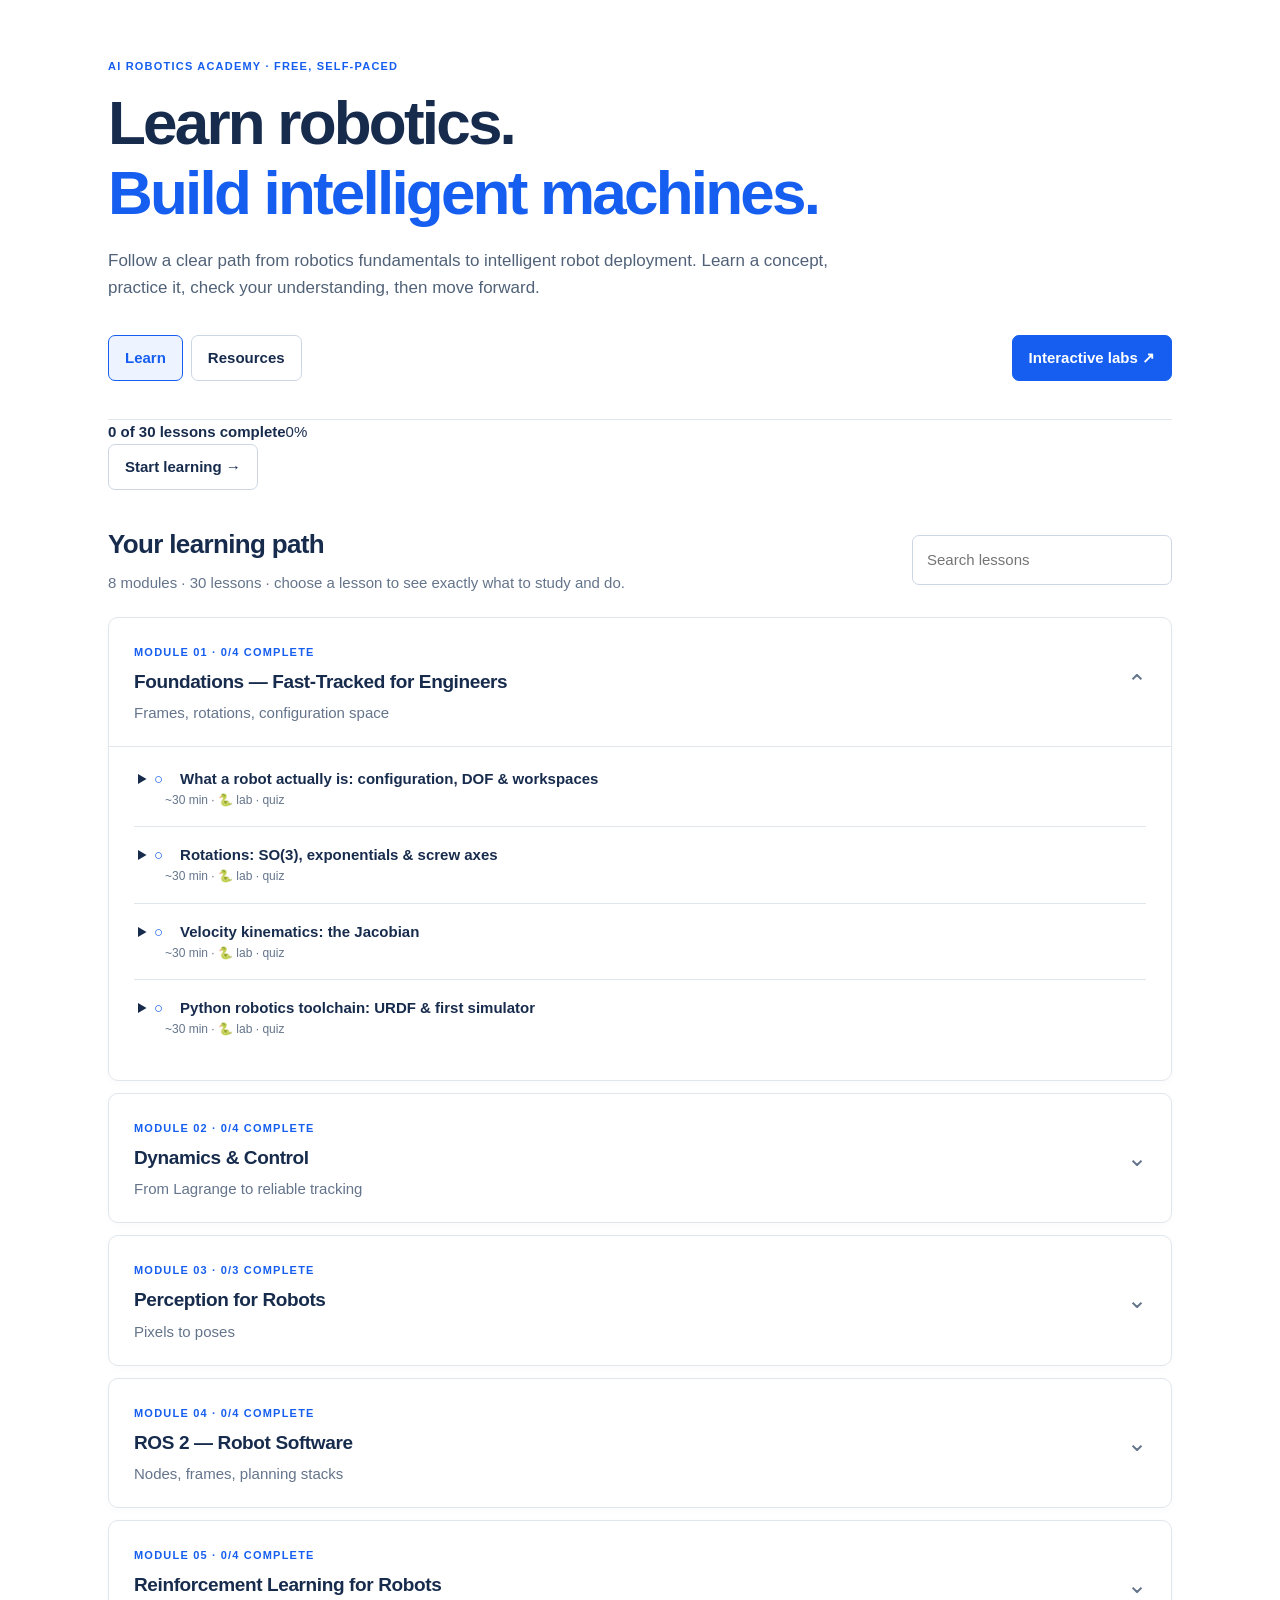
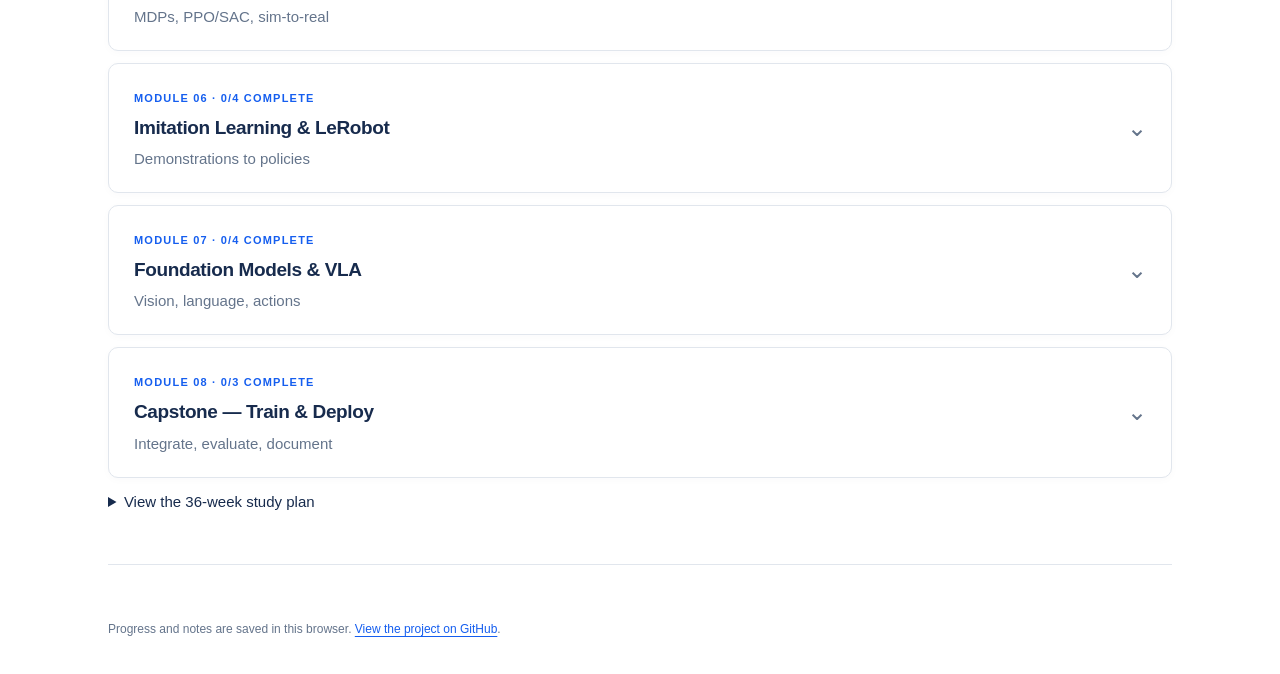
==== commit 857b38a1: "Create guided lesson flow with connected resources labs quizzes and progress" ====
--- a/index.html
+++ b/index.html
@@ -1 +1 @@
-<!doctype html><html lang="en"><head><meta charset="utf-8"><meta name="viewport" content="width=device-width,initial-scale=1"><meta name="description" content="A free, practical robotics course with lessons, labs and a 36-week roadmap."><title>AI Robotics Academy | Learn robotics by building</title><link rel="stylesheet" href="style.css"></head><body><main><header><div class="eyebrow">AI ROBOTICS ACADEMY · FREE, SELF-PACED</div><h1>Learn robotics.<br><span>Build intelligent machines.</span></h1><p>A practical path from robot mechanics to vision-language-action models, with hands-on Python labs and a real-robot capstone.</p><nav aria-label="Course navigation"><button data-tab="lessons" class="active">Course content</button><button data-tab="roadmap">Study schedule</button><button data-tab="resources">Resources</button><a class="labentry" href="labs/">Explore interactive labs →</a></nav></header><section class="dashboard" aria-label="Course progress"><div><strong id="lesson-count">0/30</strong><small>lessons completed</small></div><div><strong id="lab-count">0/30</strong><small>labs completed</small></div><div><strong id="quiz-count">0/30</strong><small>quizzes passed</small></div><div><strong id="week-count">0/180</strong><small>study sessions</small></div></section><section id="lessons" class="panel"><div class="sectionhead"><div><h2>Course content</h2><p>8 modules · 30 lessons · theory, practice, and knowledge checks</p></div><input id="search" type="search" placeholder="Search lessons" aria-label="Search lessons"></div><div id="modules"></div></section><section id="roadmap" class="panel hidden"><h2>Study schedule</h2><p>36 weeks · 8 hours per week · five sessions per week.</p><div id="weeks"></div></section><section id="resources" class="panel hidden"><h2>Resources</h2><p>Curated free learning materials and official documentation.</p><div id="library"></div></section><footer>Your notes and progress are saved in this browser only. <a href="https://github.com/plasmon360/ai-robotics-academy">View the project on GitHub</a>.</footer></main><script src="course.js"></script><script src="lessons.js"></script><script src="app.js"></script></body></html>+<!doctype html><html lang="en"><head><meta charset="utf-8"><meta name="viewport" content="width=device-width,initial-scale=1"><meta name="description" content="A guided, free robotics course with lessons, labs, and a 36-week study plan."><title>AI Robotics Academy | Learn robotics by building</title><link rel="stylesheet" href="style.css"></head><body><main><header><div class="eyebrow">AI ROBOTICS ACADEMY · FREE, SELF-PACED</div><h1>Learn robotics.<br><span>Build intelligent machines.</span></h1><p>Follow a clear path from robotics fundamentals to intelligent robot deployment. Learn a concept, practice it, check your understanding, then move forward.</p><nav aria-label="Course navigation"><button data-tab="lessons" class="active">Learn</button><button data-tab="resources">Resources</button><a class="labentry" href="labs/">Interactive labs ↗</a></nav></header><section class="learning-progress" aria-label="Learning progress"><div><strong id="progress-label">0 of 30 lessons complete</strong><span id="progress-percent">0%</span></div><div class="progress-track"><div id="progress-fill"></div></div><button id="continue-learning" class="primary-button">Start learning →</button></section><section id="lessons" class="panel"><div id="catalog-view"><div class="sectionhead"><div><h2>Your learning path</h2><p>8 modules · 30 lessons · choose a lesson to see exactly what to study and do.</p></div><input id="search" type="search" placeholder="Search lessons" aria-label="Search lessons"></div><div id="modules"></div><details class="schedule-details"><summary>View the 36-week study plan</summary><p>Each week includes five suggested study sessions. Select a week to see its activities and jump to the relevant lesson.</p><div id="weeks"></div></details></div><article id="lesson-view" class="hidden" aria-live="polite"></article></section><section id="resources" class="panel hidden"><h2>Learning resources</h2><p>Curated free textbooks, lectures, and documentation used in the lessons.</p><div id="library"></div></section><footer>Progress and notes are saved in this browser. <a href="https://github.com/plasmon360/ai-robotics-academy">View the project on GitHub</a>.</footer></main><script src="course.js"></script><script src="lessons.js"></script><script src="app.js"></script></body></html>
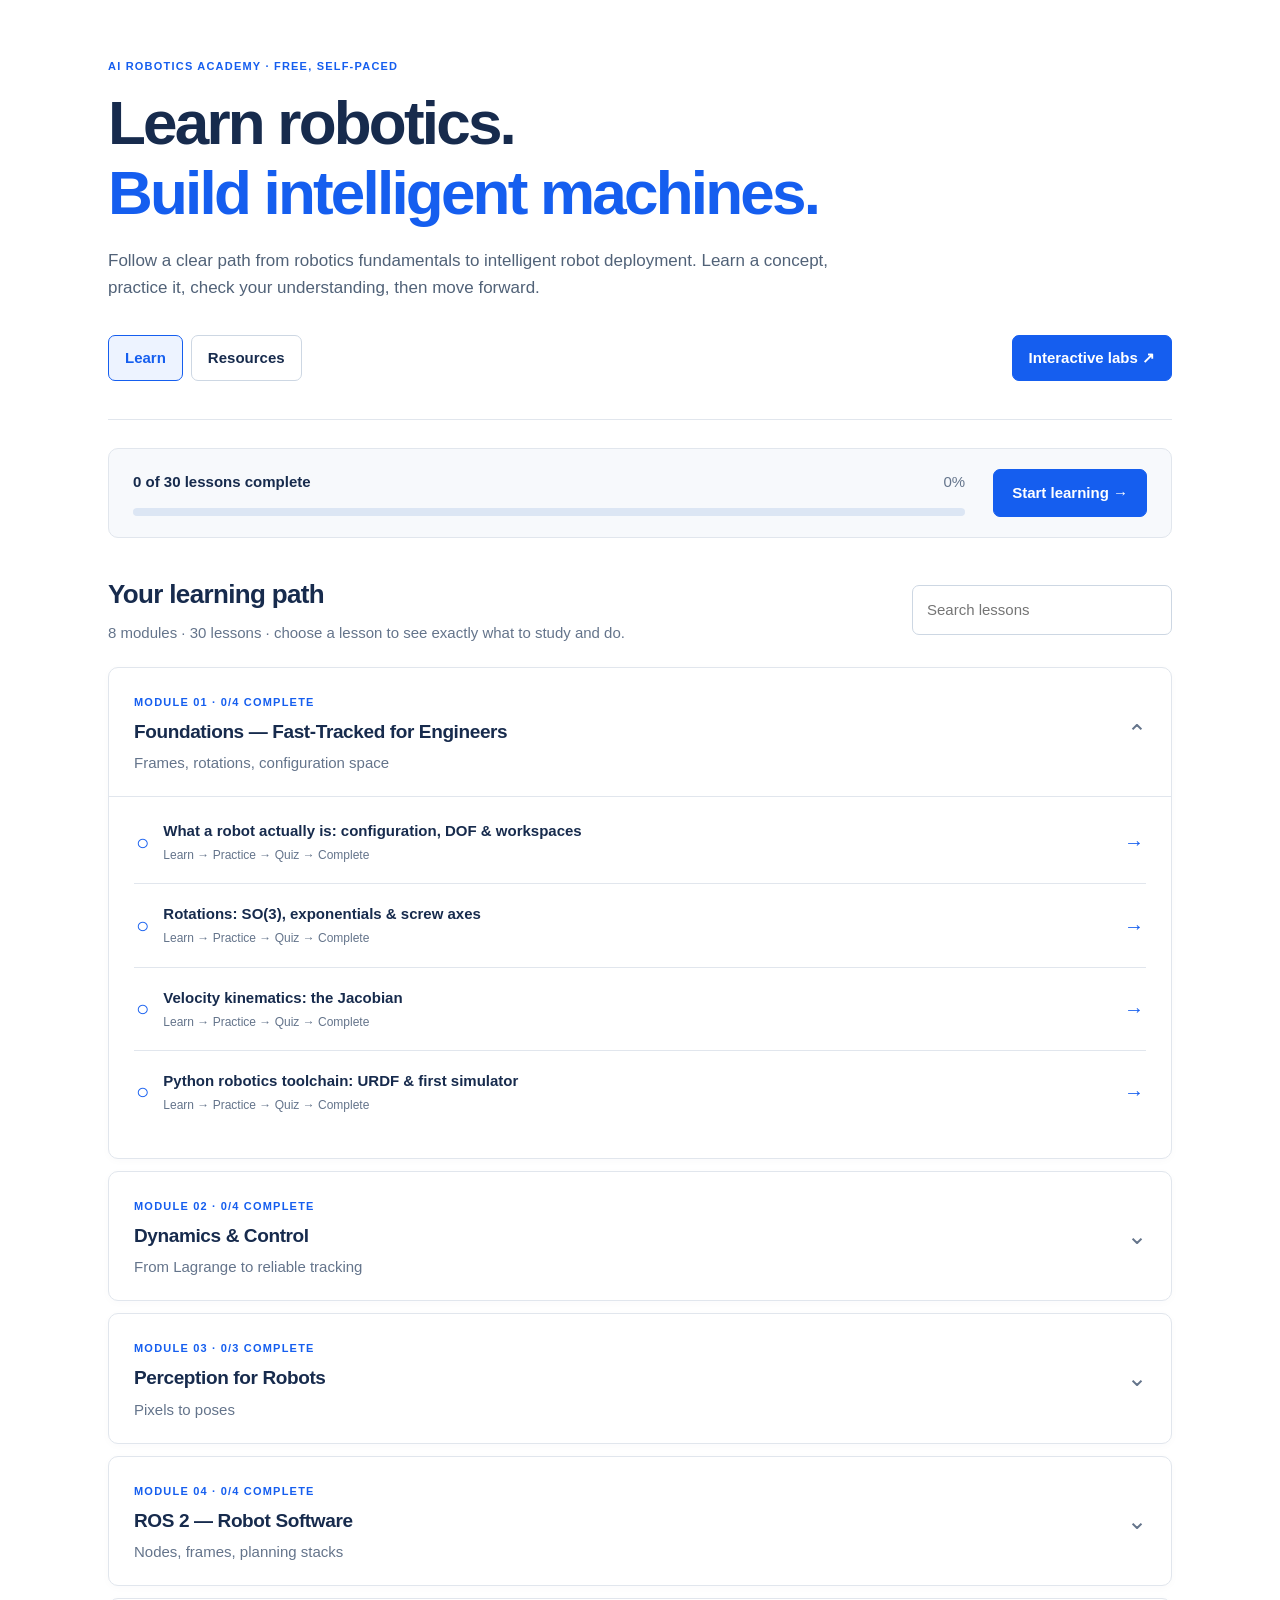
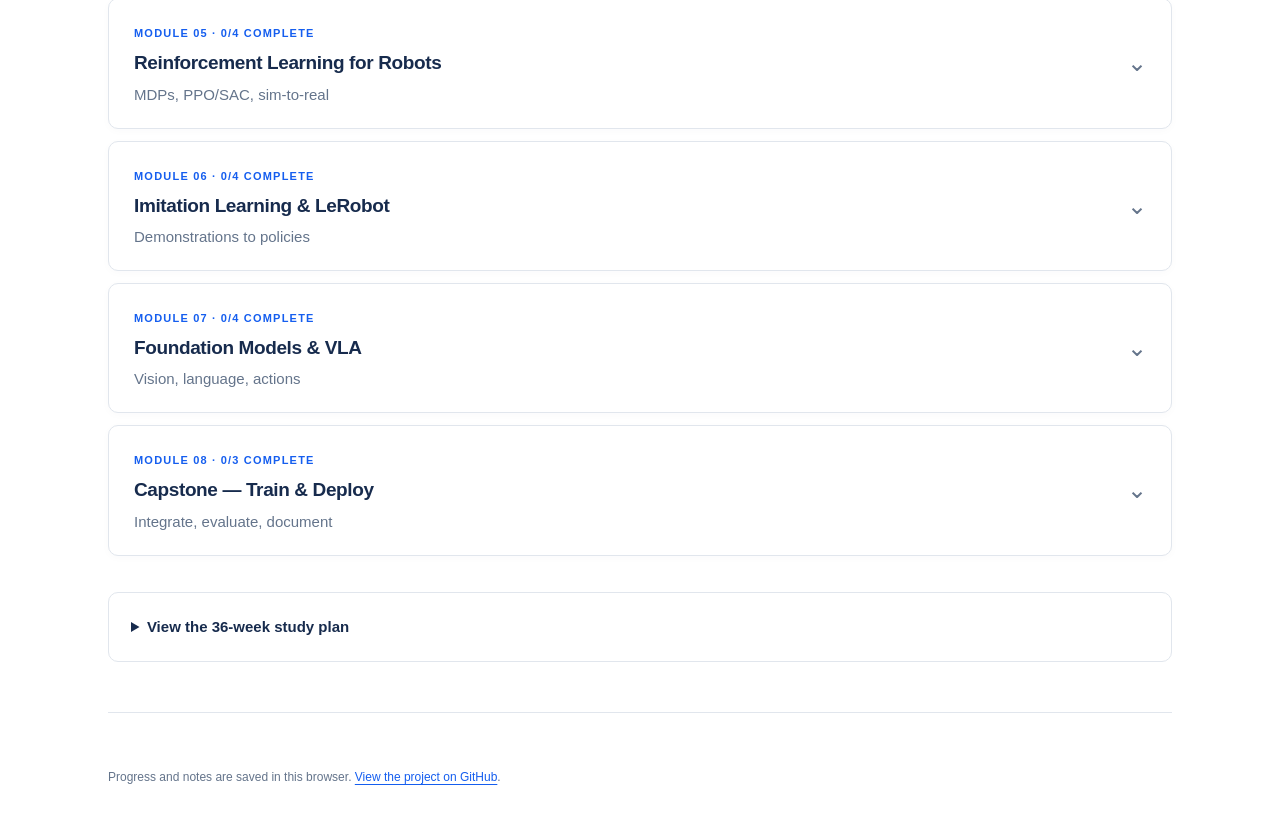
==== commit c0a58a6f: "Use compact distraction-free header on lesson pages" ====
--- a/index.html
+++ b/index.html
@@ -1 +1 @@
-<!doctype html><html lang="en"><head><meta charset="utf-8"><meta name="viewport" content="width=device-width,initial-scale=1"><meta name="description" content="A guided, free robotics course with lessons, labs, and a 36-week study plan."><title>AI Robotics Academy | Learn robotics by building</title><link rel="stylesheet" href="style.css"></head><body><main><header><div class="eyebrow">AI ROBOTICS ACADEMY · FREE, SELF-PACED</div><h1>Learn robotics.<br><span>Build intelligent machines.</span></h1><p>Follow a clear path from robotics fundamentals to intelligent robot deployment. Learn a concept, practice it, check your understanding, then move forward.</p><nav aria-label="Course navigation"><button data-tab="lessons" class="active">Learn</button><button data-tab="resources">Resources</button><a class="labentry" href="labs/">Interactive labs ↗</a></nav></header><section class="learning-progress" aria-label="Learning progress"><div><strong id="progress-label">0 of 30 lessons complete</strong><span id="progress-percent">0%</span></div><div class="progress-track"><div id="progress-fill"></div></div><button id="continue-learning" class="primary-button">Start learning →</button></section><section id="lessons" class="panel"><div id="catalog-view"><div class="sectionhead"><div><h2>Your learning path</h2><p>8 modules · 30 lessons · choose a lesson to see exactly what to study and do.</p></div><input id="search" type="search" placeholder="Search lessons" aria-label="Search lessons"></div><div id="modules"></div><details class="schedule-details"><summary>View the 36-week study plan</summary><p>Each week includes five suggested study sessions. Select a week to see its activities and jump to the relevant lesson.</p><div id="weeks"></div></details></div><article id="lesson-view" class="hidden" aria-live="polite"></article></section><section id="resources" class="panel hidden"><h2>Learning resources</h2><p>Curated free textbooks, lectures, and documentation used in the lessons.</p><div id="library"></div></section><footer>Progress and notes are saved in this browser. <a href="https://github.com/plasmon360/ai-robotics-academy">View the project on GitHub</a>.</footer></main><script src="course.js"></script><script src="lessons.js"></script><script src="app.js"></script></body></html>+<!doctype html><html lang="en"><head><meta charset="utf-8"><meta name="viewport" content="width=device-width,initial-scale=1"><meta name="description" content="A guided, free robotics course with lessons, labs, and a 36-week study plan."><title>AI Robotics Academy | Learn robotics by building</title><link rel="stylesheet" href="style.css"></head><body><main><header id="site-hero"><div class="eyebrow">AI ROBOTICS ACADEMY · FREE, SELF-PACED</div><h1>Learn robotics.<br><span>Build intelligent machines.</span></h1><p>Follow a clear path from robotics fundamentals to intelligent robot deployment. Learn a concept, practice it, check your understanding, then move forward.</p><nav aria-label="Course navigation"><button data-tab="lessons" class="active">Learn</button><button data-tab="resources">Resources</button><a class="labentry" href="labs/">Interactive labs ↗</a></nav></header><section id="course-progress" class="learning-progress" aria-label="Learning progress"><div><strong id="progress-label">0 of 30 lessons complete</strong><span id="progress-percent">0%</span></div><div class="progress-track"><div id="progress-fill"></div></div><button id="continue-learning" class="primary-button">Start learning →</button></section><section id="lessons" class="panel"><div id="catalog-view"><div class="sectionhead"><div><h2>Your learning path</h2><p>8 modules · 30 lessons · choose a lesson to see exactly what to study and do.</p></div><input id="search" type="search" placeholder="Search lessons" aria-label="Search lessons"></div><div id="modules"></div><details class="schedule-details"><summary>View the 36-week study plan</summary><p>Each week includes five suggested study sessions. Select a week to see its activities and jump to the relevant lesson.</p><div id="weeks"></div></details></div><article id="lesson-view" class="hidden" aria-live="polite"></article></section><section id="resources" class="panel hidden"><h2>Learning resources</h2><p>Curated free textbooks, lectures, and documentation used in the lessons.</p><div id="library"></div></section><footer>Progress and notes are saved in this browser. <a href="https://github.com/plasmon360/ai-robotics-academy">View the project on GitHub</a>.</footer></main><script src="course.js"></script><script src="lessons.js"></script><script src="app.js"></script></body></html>
--- a/style.css
+++ b/style.css
@@ -1 +1,3 @@
-:root{font-family:Inter,ui-sans-serif,-apple-system,BlinkMacSystemFont,"Segoe UI",sans-serif;color-scheme:light;--bg:#fff;--panel:#fff;--border:#e1e6ed;--muted:#64748b;--mint:#155eef;--ink:#172b4d;--soft:#f7f9fc}*{box-sizing:border-box}html{scroll-behavior:smooth}body{margin:0;background:var(--bg);color:var(--ink);line-height:1.6;font-size:15px}main{max-width:1120px;margin:auto;padding:0 28px}a{color:var(--mint);text-underline-offset:3px}a:hover{text-decoration-thickness:2px}header{padding:58px 0 38px;border-bottom:1px solid var(--border)}h1{font-size:clamp(38px,5.3vw,62px);line-height:1.14;letter-spacing:-.045em;margin:12px 0 18px;font-weight:750;max-width:820px}h1 span{color:var(--mint)}header p{max-width:750px;color:#516278;font-size:17px;margin:0}.eyebrow{font-size:11px;font-weight:800;letter-spacing:.11em;color:var(--mint);text-transform:uppercase}nav{display:flex;align-items:center;gap:8px;flex-wrap:wrap;margin-top:34px}button,nav button{font:inherit;background:#fff;border:1px solid #cdd7e3;border-radius:7px;color:var(--ink);padding:10px 16px;cursor:pointer;font-weight:600}button:hover,nav button.active{background:#edf3ff;border-color:#155eef;color:#155eef}button:focus-visible,a:focus-visible,summary:focus-visible,input:focus-visible,textarea:focus-visible{outline:3px solid #93bbff;outline-offset:2px}.labentry{display:inline-flex;align-items:center;background:#155eef;color:#fff;text-decoration:none;border:1px solid #155eef;border-radius:7px;padding:10px 16px;font-weight:650;margin-left:auto}.labentry:hover{background:#104bc2;color:#fff}.dashboard{display:grid;grid-template-columns:repeat(4,1fr);gap:0;margin:30px 0;padding:22px 0;border-top:1px solid var(--border);border-bottom:1px solid var(--border)}.dashboard>div{padding:0 25px;border-right:1px solid var(--border)}.dashboard>div:first-child{padding-left:0}.dashboard>div:last-child{border:0}.dashboard strong{font-size:24px;font-weight:750;display:block;line-height:1.25}.dashboard small,.muted,.sectionhead p{color:var(--muted)}.dashboard small{font-size:12px}.panel{margin-top:34px}.hidden{display:none}.sectionhead{display:flex;align-items:center;justify-content:space-between;gap:16px;margin-bottom:22px}.sectionhead p{margin:5px 0 0}h2{font-size:26px;letter-spacing:-.025em;margin:0}input[type=search]{background:#fff;border:1px solid #cdd7e3;border-radius:7px;color:var(--ink);padding:12px 14px;min-width:260px;font:inherit}.module{background:#fff;border:1px solid var(--border);border-radius:10px;margin:12px 0;overflow:hidden;box-shadow:0 2px 8px rgba(20,40,80,.025)}.module>summary{padding:21px 25px;cursor:pointer;list-style:none;position:relative;padding-right:50px}.module>summary::-webkit-details-marker{display:none}.module>summary:after{content:'⌄';position:absolute;right:24px;top:35%;color:#64748b;font-size:24px}.module[open]>summary:after{transform:rotate(180deg)}.module h3{margin:4px 0;font-size:19px;letter-spacing:-.02em}.modulebody{padding:4px 25px 25px;border-top:1px solid var(--border)}.lesson{border-bottom:1px solid var(--border)}.lesson:last-child{border-bottom:0}.lesson>summary{padding:16px 4px;cursor:pointer;font-weight:620}.lesson summary small{display:block;color:var(--muted);font-weight:400;margin-left:27px;font-size:12px}.checkmark{color:var(--mint);display:inline-block;width:22px}.lessonbody{padding:4px 10px 25px 27px}.lessonbody h4{margin:21px 0 7px;font-size:14px}.lessonbody p{margin:7px 0;color:#4c5d70}.lessonbody ol{padding-left:21px}.lessonbody li{margin:5px 0}.lab,.quiz{padding:18px;background:#f7faff;border:1px solid #dce7fa;border-radius:8px;margin:16px 0}.quiz{background:#fafbfc;border-color:var(--border)}.option{display:block;margin:9px 0}.result{margin-left:12px;color:#176c46}.noteslabel{display:block;margin-top:20px}.noteslabel textarea{display:block;width:100%;min-height:95px;margin-top:7px;background:#fff;color:var(--ink);border:1px solid #cdd7e3;border-radius:7px;padding:12px;font:inherit}.complete{display:block;margin-top:15px;font-weight:700}.weekday{padding:14px 0;border-bottom:1px solid var(--border)}.weekday p{color:var(--muted);margin:5px 0 5px 25px}.weekday div{margin-left:25px}.resource{padding:13px 0;border-bottom:1px solid var(--border)}input[type=checkbox],input[type=radio],input[type=range]{accent-color:var(--mint)}footer{padding:55px 0 35px;margin-top:50px;border-top:1px solid var(--border);color:var(--muted);font-size:12px}@media(max-width:700px){main{padding:0 18px}header{padding:38px 0 25px}.dashboard{grid-template-columns:repeat(2,1fr);row-gap:20px}.dashboard>div{padding:0 12px}.dashboard>div:nth-child(2){border:0}.dashboard>div:nth-child(3){padding-left:0}.sectionhead{display:block}input[type=search]{width:100%;margin-top:12px}.module>summary{padding:17px}.modulebody{padding:8px 15px 20px}.labentry{margin-left:0}}+:root{font-family:Inter,ui-sans-serif,-apple-system,BlinkMacSystemFont,"Segoe UI",sans-serif;color-scheme:light;--bg:#fff;--panel:#fff;--border:#e1e6ed;--muted:#64748b;--mint:#155eef;--ink:#172b4d;--soft:#f7f9fc}*{box-sizing:border-box}html{scroll-behavior:smooth}body{margin:0;background:var(--bg);color:var(--ink);line-height:1.6;font-size:15px}main{max-width:1120px;margin:auto;padding:0 28px}a{color:var(--mint);text-underline-offset:3px}a:hover{text-decoration-thickness:2px}header{padding:58px 0 38px;border-bottom:1px solid var(--border)}h1{font-size:clamp(38px,5.3vw,62px);line-height:1.14;letter-spacing:-.045em;margin:12px 0 18px;font-weight:750;max-width:820px}h1 span{color:var(--mint)}header p{max-width:750px;color:#516278;font-size:17px;margin:0}.eyebrow{font-size:11px;font-weight:800;letter-spacing:.11em;color:var(--mint);text-transform:uppercase}nav{display:flex;align-items:center;gap:8px;flex-wrap:wrap;margin-top:34px}button,nav button{font:inherit;background:#fff;border:1px solid #cdd7e3;border-radius:7px;color:var(--ink);padding:10px 16px;cursor:pointer;font-weight:600}button:hover,nav button.active{background:#edf3ff;border-color:#155eef;color:#155eef}button:focus-visible,a:focus-visible,summary:focus-visible,input:focus-visible,textarea:focus-visible{outline:3px solid #93bbff;outline-offset:2px}.labentry{display:inline-flex;align-items:center;background:#155eef;color:#fff;text-decoration:none;border:1px solid #155eef;border-radius:7px;padding:10px 16px;font-weight:650;margin-left:auto}.labentry:hover{background:#104bc2;color:#fff}.dashboard{display:grid;grid-template-columns:repeat(4,1fr);gap:0;margin:30px 0;padding:22px 0;border-top:1px solid var(--border);border-bottom:1px solid var(--border)}.dashboard>div{padding:0 25px;border-right:1px solid var(--border)}.dashboard>div:first-child{padding-left:0}.dashboard>div:last-child{border:0}.dashboard strong{font-size:24px;font-weight:750;display:block;line-height:1.25}.dashboard small,.muted,.sectionhead p{color:var(--muted)}.dashboard small{font-size:12px}.panel{margin-top:34px}.hidden{display:none}.sectionhead{display:flex;align-items:center;justify-content:space-between;gap:16px;margin-bottom:22px}.sectionhead p{margin:5px 0 0}h2{font-size:26px;letter-spacing:-.025em;margin:0}input[type=search]{background:#fff;border:1px solid #cdd7e3;border-radius:7px;color:var(--ink);padding:12px 14px;min-width:260px;font:inherit}.module{background:#fff;border:1px solid var(--border);border-radius:10px;margin:12px 0;overflow:hidden;box-shadow:0 2px 8px rgba(20,40,80,.025)}.module>summary{padding:21px 25px;cursor:pointer;list-style:none;position:relative;padding-right:50px}.module>summary::-webkit-details-marker{display:none}.module>summary:after{content:'⌄';position:absolute;right:24px;top:35%;color:#64748b;font-size:24px}.module[open]>summary:after{transform:rotate(180deg)}.module h3{margin:4px 0;font-size:19px;letter-spacing:-.02em}.modulebody{padding:4px 25px 25px;border-top:1px solid var(--border)}.lesson{border-bottom:1px solid var(--border)}.lesson:last-child{border-bottom:0}.lesson>summary{padding:16px 4px;cursor:pointer;font-weight:620}.lesson summary small{display:block;color:var(--muted);font-weight:400;margin-left:27px;font-size:12px}.checkmark{color:var(--mint);display:inline-block;width:22px}.lessonbody{padding:4px 10px 25px 27px}.lessonbody h4{margin:21px 0 7px;font-size:14px}.lessonbody p{margin:7px 0;color:#4c5d70}.lessonbody ol{padding-left:21px}.lessonbody li{margin:5px 0}.lab,.quiz{padding:18px;background:#f7faff;border:1px solid #dce7fa;border-radius:8px;margin:16px 0}.quiz{background:#fafbfc;border-color:var(--border)}.option{display:block;margin:9px 0}.result{margin-left:12px;color:#176c46}.noteslabel{display:block;margin-top:20px}.noteslabel textarea{display:block;width:100%;min-height:95px;margin-top:7px;background:#fff;color:var(--ink);border:1px solid #cdd7e3;border-radius:7px;padding:12px;font:inherit}.complete{display:block;margin-top:15px;font-weight:700}.weekday{padding:14px 0;border-bottom:1px solid var(--border)}.weekday p{color:var(--muted);margin:5px 0 5px 25px}.weekday div{margin-left:25px}.resource{padding:13px 0;border-bottom:1px solid var(--border)}input[type=checkbox],input[type=radio],input[type=range]{accent-color:var(--mint)}footer{padding:55px 0 35px;margin-top:50px;border-top:1px solid var(--border);color:var(--muted);font-size:12px}@media(max-width:700px){main{padding:0 18px}header{padding:38px 0 25px}.dashboard{grid-template-columns:repeat(2,1fr);row-gap:20px}.dashboard>div{padding:0 12px}.dashboard>div:nth-child(2){border:0}.dashboard>div:nth-child(3){padding-left:0}.sectionhead{display:block}input[type=search]{width:100%;margin-top:12px}.module>summary{padding:17px}.modulebody{padding:8px 15px 20px}.labentry{margin-left:0}}
+/* Guided learning experience */
+.learning-progress{position:relative;margin:28px 0 36px;padding:20px 24px;background:#f7f9fc;border:1px solid var(--border);border-radius:10px;display:grid;grid-template-columns:1fr auto;gap:12px 28px;align-items:center}.learning-progress>div:first-child{display:flex;justify-content:space-between;gap:20px;grid-column:1}.learning-progress strong{font-size:15px}.learning-progress span{color:var(--muted)}.progress-track{height:8px;background:#dce6f4;border-radius:99px;overflow:hidden;grid-column:1}.progress-track>div{height:100%;background:#155eef;width:0;transition:width .2s}.learning-progress>.primary-button{grid-column:2;grid-row:1/3}.primary-button{background:#155eef;color:white;border:1px solid #155eef;border-radius:7px;padding:11px 18px;font-weight:700}.primary-button:hover{background:#104bc2;color:#fff}.lesson-row{display:flex;align-items:center;gap:14px;width:100%;padding:18px 2px;text-align:left;border:0;border-bottom:1px solid var(--border);border-radius:0;background:#fff;font-weight:400}.lesson-row:last-child{border:0}.lesson-row:hover{background:#f7f9fc;color:var(--ink)}.lesson-row>span:nth-child(2){flex:1}.lesson-row strong{display:block;font-size:15px;font-weight:650}.lesson-row small{display:block;color:var(--muted);font-size:12px;margin-top:3px}.lesson-row-status{font-size:22px;color:#155eef}.lesson-row-arrow{font-size:20px;color:#155eef}.schedule-details{margin-top:36px;padding:22px;border:1px solid var(--border);border-radius:10px}.schedule-details>summary{cursor:pointer;font-weight:700}.schedule-details>p{color:var(--muted)}.schedule-details .modulebody button{margin:4px}.back-button{border:0;padding:8px 0;color:#155eef;background:transparent}.lesson-heading{padding:24px 0 28px;border-bottom:1px solid var(--border)}.lesson-heading h2{font-size:clamp(27px,3.5vw,40px);margin:10px 0}.lesson-heading p{color:var(--muted)}.lesson-meta{font-size:13px;color:var(--muted)}.lesson-step{display:grid;grid-template-columns:50px 1fr;gap:14px;padding:30px 0;border-bottom:1px solid var(--border)}.step-number{color:#155eef;font-size:13px;font-weight:800;letter-spacing:.05em;padding-top:4px}.lesson-step h3{font-size:21px;margin:0 0 10px}.lesson-step p{color:#4c5d70}.lesson-step>div{max-width:850px}.step-hint{font-weight:650}.resource-links{display:grid;grid-template-columns:1fr 1fr;gap:12px;margin:18px 0}.resource-links>div{background:#f7f9fc;border:1px solid var(--border);padding:15px;border-radius:8px}.lesson-step li{margin:9px 0}.task-check{display:block;margin-top:18px;font-weight:650}.lesson-next{display:flex;justify-content:space-between;gap:12px;margin:30px 0 45px}.lesson-next button:disabled{opacity:.35;cursor:not-allowed}@media(max-width:700px){.learning-progress{grid-template-columns:1fr}.learning-progress>.primary-button{grid-column:1;grid-row:3}.resource-links{grid-template-columns:1fr}.lesson-step{grid-template-columns:32px 1fr;gap:9px}.lesson-next{flex-wrap:wrap}}
